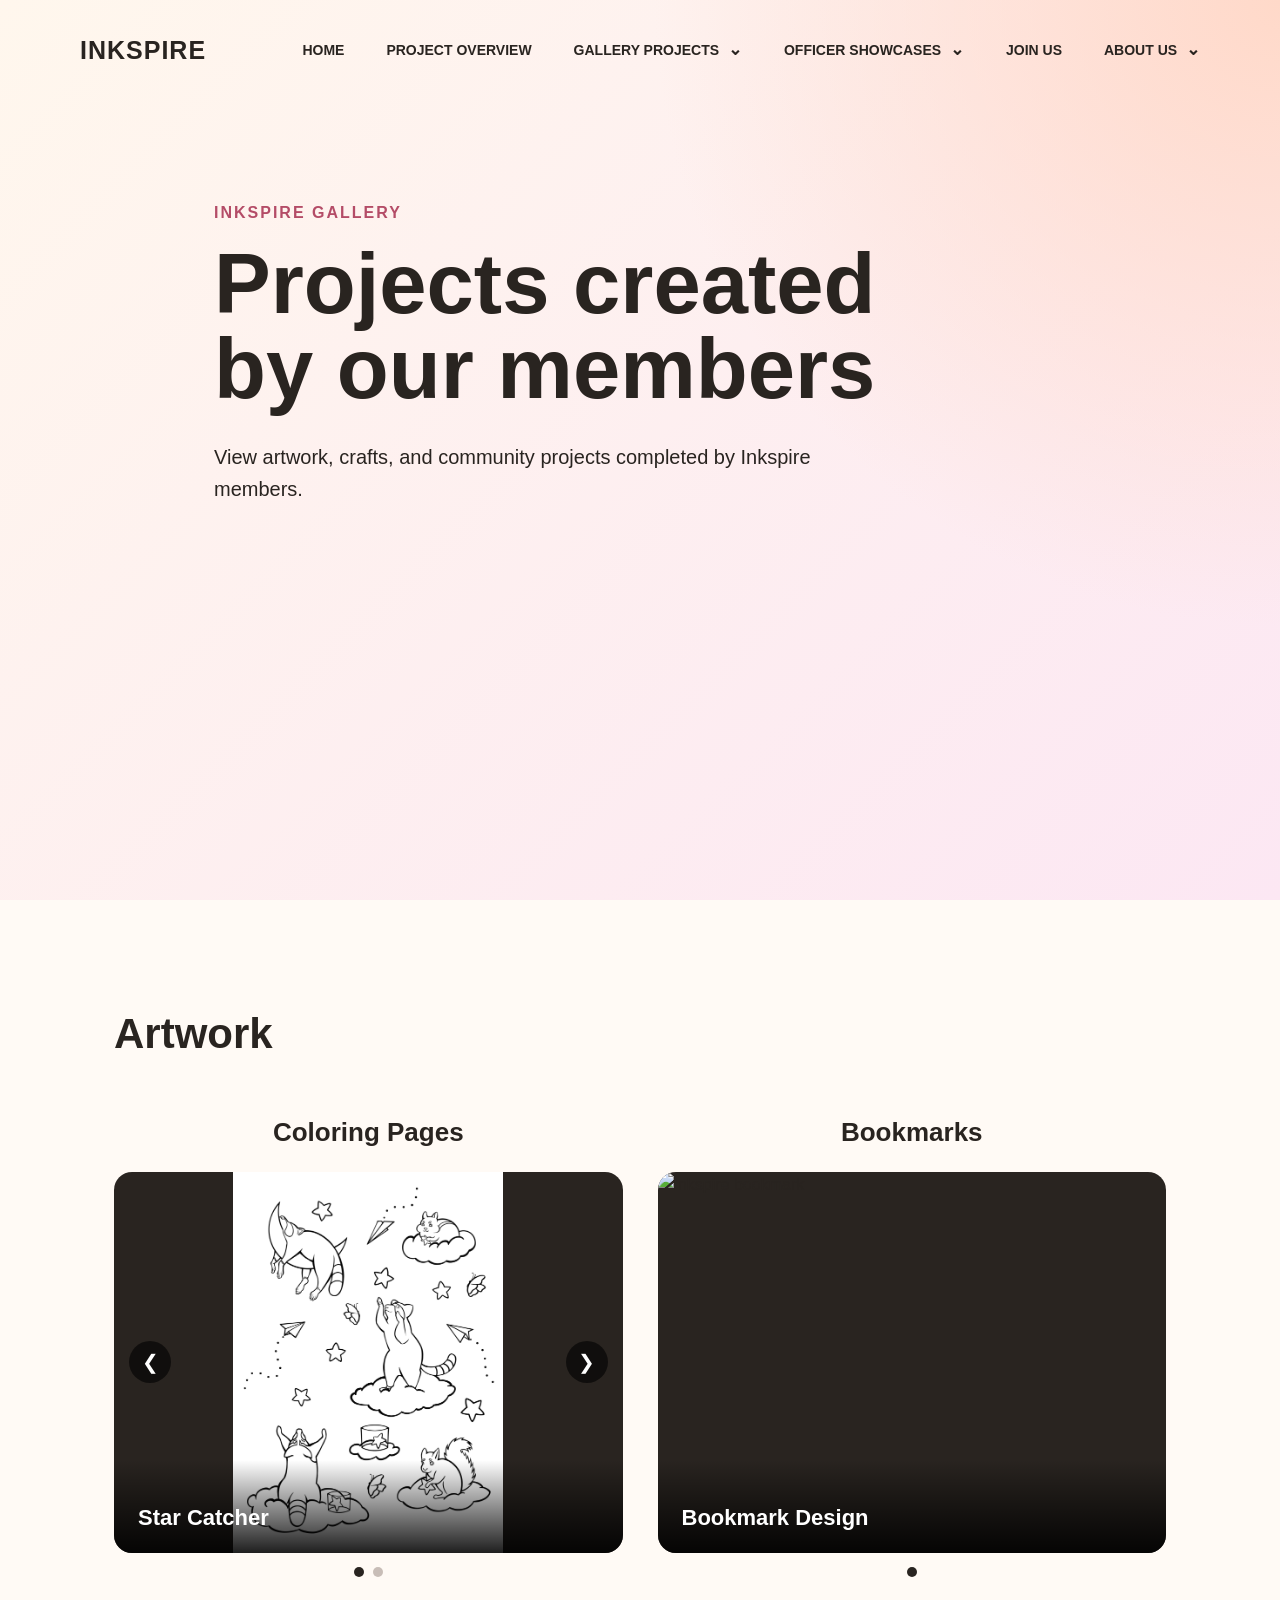
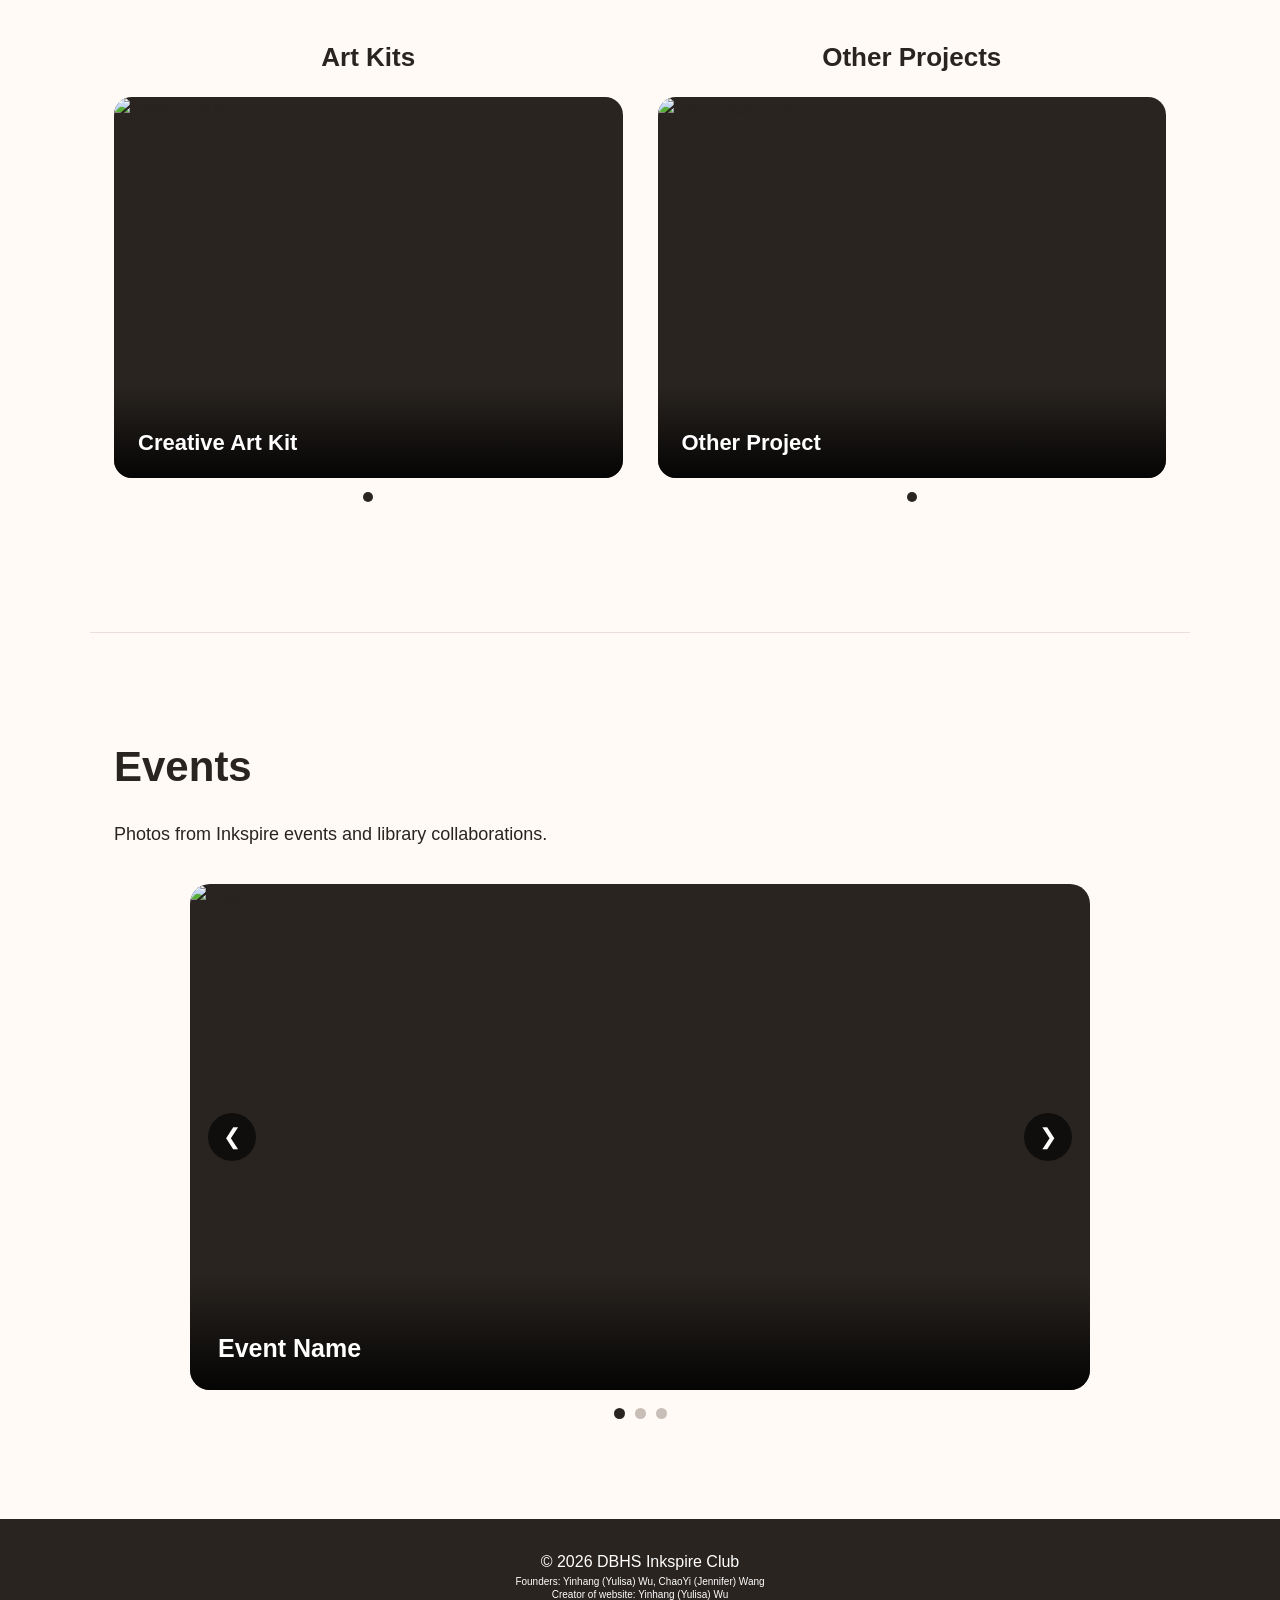
==== gallery.html @ 5bdd0698 "Fixing the dropdown menu for the officer showcases in the navigation bar. The dropdown now correctly" ====
<!DOCTYPE html>
<html lang="en">
<head>
    <meta charset="UTF-8">
    <meta name="viewport" content="width=device-width, initial-scale=1.0">

    <title>Inkspire Gallery</title>
  <link rel="stylesheet" href="./style.css?v=8">
</head>

<body>
    <header class="gallery-header">
   <nav class="navbar">
    <a class="logo" href="index.html">INKSPIRE</a>
<button
    class="menu-toggle"
    type="button"
    aria-label="Open navigation menu"
    aria-expanded="false"
>
    ☰
</button>
    <div class="nav-links">
        <a href="index.html">HOME</a>

        <a href="index.html#projects">PROJECT OVERVIEW</a>

        <div class="dropdown">
            <a class="drop-button" href="gallery.html">
                GALLERY PROJECTS <span>⌄</span>
            </a>

            <div class="dropdown-menu">
        <a href="gallery.html#artwork">Artwork</a>
        <a href="gallery.html#events">Events</a>
    </div>
        </div>
<div class="dropdown">
    <a class="drop-button" href="officers.html">
        OFFICER SHOWCASES <span>⌄</span>
    </a>

    <div class="dropdown-menu">
        <a href="officers.html#officers">Officers</a>
        <a href="officers.html#officer-work">Works</a>
    </div>
</div>

        <a href="index.html#join">JOIN US</a>

        <div class="dropdown">
            <button class="drop-button" type="button">
                ABOUT US <span>⌄</span>
            </button>

            <div class="dropdown-menu">
                <a href="index.html#about">Our Club</a>
                <a href="index.html#contact">Contact</a>
            </div>
        </div>
    </div>
</nav>

        <section class="hero">
            <p class="label">INKSPIRE GALLERY</p>
            <h2>Projects created by our members</h2>

            <p>
                View artwork, crafts, and community projects completed by
                Inkspire members.
            </p>
        </section>
    </header>

   <main>
    <section id="artwork">
        <h2>Artwork</h2>
<div class="category-grid">
        <div id="coloring-pages" class="gallery-category">
            <h3 class="category-title">Coloring Pages</h3>

            <div class="category-slideshow">
                <div class="category-showcase">
                    <div class="category-slide active">
                        <img
                            src="images/star-catcher.jpeg"
                            alt="Star Catcher coloring page"
                        >
                        <h3>Star Catcher</h3>
                    </div>

                    <div class="category-slide">
                        <img
                            src="images/cozy-afternoon.png"
                            alt="Cozy Afternoon coloring page"
                        >
                        <h3>Cozy Afternoon</h3>
                    </div>

                    <button
                        class="category-arrow category-previous"
                        type="button"
                        aria-label="Previous coloring page"
                    >
                        &#10094;
                    </button>

                    <button
                        class="category-arrow category-next"
                        type="button"
                        aria-label="Next coloring page"
                    >
                        &#10095;
                    </button>
                </div>

                <div class="category-dots"></div>
            </div>
        </div>

        <div id="bookmarks" class="gallery-category">
            <h3 class="category-title">Bookmarks</h3>

            <div class="category-slideshow">
                <div class="category-showcase">
                    <div class="category-slide active">
                        <img
                            src="images/bookmark-one.jpg"
                            alt="Inkspire bookmark"
                        >
                        <h3>Bookmark Design</h3>
                    </div>

                    <button
                        class="category-arrow category-previous"
                        type="button"
                        aria-label="Previous bookmark"
                    >
                        &#10094;
                    </button>

                    <button
                        class="category-arrow category-next"
                        type="button"
                        aria-label="Next bookmark"
                    >
                        &#10095;
                    </button>
                </div>

                <div class="category-dots"></div>
            </div>
        </div>

        <div id="art-kits" class="gallery-category">
            <h3 class="category-title">Art Kits</h3>

            <div class="category-slideshow">
                <div class="category-showcase">
                    <div class="category-slide active">
                        <img
                            src="images/art-kit-one.jpg"
                            alt="Inkspire art kit"
                        >
                        <h3>Creative Art Kit</h3>
                    </div>

                    <button
                        class="category-arrow category-previous"
                        type="button"
                        aria-label="Previous art kit"
                    >
                        &#10094;
                    </button>

                    <button
                        class="category-arrow category-next"
                        type="button"
                        aria-label="Next art kit"
                    >
                        &#10095;
                    </button>
                </div>

                <div class="category-dots"></div>
            </div>
        </div>

        <div id="others" class="gallery-category">
            <h3 class="category-title">Other Projects</h3>

            <div class="category-slideshow">
                <div class="category-showcase">
                    <div class="category-slide active">
                        <img
                            src="images/other-project-one.jpg"
                            alt="Other Inkspire project"
                        >
                        <h3>Other Project</h3>
                    </div>

                    <button
                        class="category-arrow category-previous"
                        type="button"
                        aria-label="Previous project"
                    >
                        &#10094;
                    </button>

                    <button
                        class="category-arrow category-next"
                        type="button"
                        aria-label="Next project"
                    >
                        &#10095;
                    </button>
                </div>

                <div class="category-dots"></div>
            </div>
        </div>
     </div>
    </section>

   <section id="events">
    <h2>Events</h2>

    <p>
        Photos from Inkspire events and library collaborations.
    </p>

    <div class="events-showcase">
        <div class="events-slide active">
            <img
                src="images/event-one.jpg"
                alt="Inkspire event"
            >
            <h3>Event Name</h3>
        </div>

        <div class="events-slide">
            <img
                src="images/event-two.jpg"
                alt="Inkspire library collaboration"
            >
            <h3>Library Collaboration</h3>
        </div>

        <div class="events-slide">
            <img
                src="images/event-three.jpg"
                alt="Inkspire community event"
            >
            <h3>Library Collaboration</h3>
        </div>

        <button
            class="events-arrow events-previous"
            type="button"
            aria-label="Previous event"
        >
            &#10094;
        </button>

        <button
            class="events-arrow events-next"
            type="button"
            aria-label="Next event"
        >
            &#10095;
        </button>
    </div>

    <div class="events-dots">
        <button class="events-dot active" type="button"></button>
        <button class="events-dot" type="button"></button>
        <button class="events-dot" type="button"></button>
    </div>
</section>
</main>

    <footer>
        <p>© 2026 DBHS Inkspire Club</p>
        <p class="footer-credit">
            Founders: Yinhang (Yulisa) Wu, ChaoYi (Jennifer) Wang
        </p>
        <p class="footer-credit">
            Creator of website: Yinhang (Yulisa) Wu
        </p>
    </footer>
    
<script src="./script.js?v=15"></script>
<script src="./gallery.js?v=3"></script>

</body>
</html>
---- style.css ----
* {
    box-sizing: border-box;
    margin: 0;
    padding: 0;
}

html {
    scroll-behavior: smooth;
}

body {
    font-family: Arial, Helvetica, sans-serif;
    background: #fffaf5;
    color: #292420;
    line-height: 1.6;
}

header {
    min-height: 100vh;
    background:
        radial-gradient(circle at top right, #ffd9c9, transparent 40%),
        linear-gradient(135deg, #fff7ed, #fce7f3);
}

.navbar {
    max-width: 1200px;
    margin: auto;
    padding: 30px 40px;

    display: flex;
    align-items: center;
    justify-content: space-between;

    position: relative;
    z-index: 100;
}

.logo {
    color: #292420;
    font-size: 25px;
    font-weight: 800;
    text-decoration: none;
    letter-spacing: 1px;
}

.nav-links {
    display: flex;
    align-items: center;
    gap: 42px;
}

.nav-links > a,
.drop-button {
    color: #292420;
    font-family: Arial, Helvetica, sans-serif;
    font-size: 14px;
    font-weight: 700;
    text-decoration: none;

    background: none;
    border: none;
    cursor: pointer;
}

.nav-links > a:hover,
.drop-button:hover {
    opacity: 0.65;
}

.drop-button span {
    margin-left: 5px;
    font-size: 17px;
}

.dropdown {
    position: relative;
}

.dropdown-menu {
    display: none;
    position: absolute;
    top: 100%;
    left: 0;
    min-width: 175px;
    padding: 10px 0;
    background: white;
    border-radius: 8px;
    box-shadow: 0 8px 25px rgba(0, 0, 0, 0.15);
    z-index: 1000;
}

.dropdown-menu a {
    display: block;
    padding: 10px 18px;
    color: #292420;
    text-decoration: none;
    font-size: 14px;
    white-space: nowrap;
}

.dropdown-menu a:hover {
    background: #fff1eb;
}

.dropdown:hover .dropdown-menu {
    display: block;
}

.hero {
    max-width: 900px;
    margin: auto;
    padding: 150px 24px 100px;
}

.label {
    color: #b44c67;
    font-weight: 700;
    letter-spacing: 2px;
    margin-bottom: 15px;
}

.hero h2 {
    max-width: 750px;
    font-size: clamp(48px, 8vw, 85px);
    line-height: 1;
    margin-bottom: 30px;
}

.hero > p:not(.label) {
    max-width: 650px;
    font-size: 20px;
    margin-bottom: 35px;
}

.button {
    display: inline-block;
    padding: 14px 25px;
    background: #292420;
    color: white;
    text-decoration: none;
    border-radius: 100px;
    font-weight: 700;
}

main section {
    max-width: 1100px;
    margin: auto;
    padding: 100px 24px;
}

main h2 {
    font-size: 42px;
    margin-bottom: 20px;
}

main section > p {
    max-width: 750px;
    font-size: 18px;
}

.cards {
    display: grid;
    grid-template-columns: repeat(3, 1fr);
    gap: 20px;
    margin-top: 40px;
}

.card {
    padding: 32px;
    background: white;
    border: 1px solid #eadfd8;
    border-radius: 20px;
}

.card h3 {
    margin-bottom: 12px;
}

#join {
    text-align: center;
}

#join p {
    margin: 0 auto 30px;
}

footer {
    padding: 30px;
    text-align: center;
    background: #292420;
    color: white;
}
    .hero {
        padding-top: 100px;
    }

    .cards {
        grid-template-columns: 1fr;
    }
#about > p {
    margin-bottom: 35px !important;
}

#about > p:last-child {
    margin-bottom: 0 !important;
}
.footer-credit {
    font-size: 13px;
}
.footer-credit {
    font-size: 10px;
}
.footer-credit {
    font-size: 10px;
    line-height: 1.3;
}
/* Large project slideshow */

.project-showcase {
    position: relative;
    width: 100%;
    max-width: 1000px;
    aspect-ratio: 16 / 9;
    margin: 35px auto 0;
    overflow: hidden;

    background: #292420;
    border-radius: 20px;
}

.showcase-slide {
    position: absolute;
    inset: 0;
    width: 100%;
    height: 100%;

    opacity: 0;
    visibility: hidden;
    pointer-events: none;

    transition:
        opacity 1.5s ease-in-out,
        visibility 1.5s ease-in-out;
}

.showcase-slide.active {
    opacity: 1;
    visibility: visible;
    pointer-events: auto;
}


.showcase-slide img {
    display: block;
    width: 100%;
    height: 100%;
    max-width: 100%;

    object-fit: contain;
}
.showcase-slide h3 {
    position: absolute;
    right: 0;
    bottom: 0;
    left: 0;

    margin: 0;
    padding: 45px 30px 22px;

    color: white;
    font-size: 27px;

    background: linear-gradient(
        transparent,
        rgba(0, 0, 0, 0.85)
    );
}

.showcase-arrow {
    position: absolute;
    top: 50%;
    z-index: 5;

    width: 48px;
    height: 48px;

    border: none;
    border-radius: 50%;

    color: white;
    background: rgba(0, 0, 0, 0.55);

    font-size: 24px;
    cursor: pointer;

    transform: translateY(-50%);
}

.showcase-arrow:hover {
    background: rgba(0, 0, 0, 0.85);
}

.showcase-previous {
    left: 18px;
}

.showcase-next {
    right: 18px;
}

.showcase-dots {
    display: flex;
    justify-content: center;
    gap: 10px;

    max-width: 1000px;
    margin: 18px auto 0;
}

.showcase-dot {
    width: 11px;
    height: 11px;

    border: none;
    border-radius: 50%;

    background: #c8bdb7;
    cursor: pointer;
}

.showcase-dot.active {
    background: #292420;
}

@media (max-width: 700px) {
    .project-showcase {
        aspect-ratio: 4 / 3;
    }

    .showcase-slide h3 {
        padding: 35px 20px 18px;
        font-size: 21px;
    }

    .showcase-arrow {
        width: 40px;
        height: 40px;
        font-size: 19px;
    }
}
.showcase-arrow {
    z-index: 20;
    pointer-events: auto;
}

.showcase-slide h3 {
    pointer-events: none;
}
/* Gallery page category sections */

.gallery-category {
    margin-top: 65px;
}

.gallery-category:first-of-type {
    margin-top: 35px;
}

.category-title {
    margin-bottom: 20px;
    font-size: 28px;
    text-align: center;
}

/* Smaller gallery slideshow */

.category-showcase {
    position: relative;
    width: 100%;
    max-width: 650px;
    aspect-ratio: 16 / 9;
    margin: 20px auto 0;
    overflow: hidden;

    background: #292420;
    border-radius: 18px;
}

.category-slide {
    position: absolute;
    inset: 0;

    width: 100%;
    height: 100%;

    opacity: 0;
    visibility: hidden;
    pointer-events: none;

    transition:
        opacity 1.2s ease-in-out,
        visibility 1.2s ease-in-out;
}

.category-slide.active {
    opacity: 1;
    visibility: visible;
    pointer-events: auto;
}

.category-slide img {
    display: block;
    width: 100%;
    height: 100%;
    object-fit: contain;
}

.category-slide h3 {
    position: absolute;
    right: 0;
    bottom: 0;
    left: 0;

    margin: 0;
    padding: 40px 24px 18px;

    color: white;
    font-size: 22px;

    background: linear-gradient(
        transparent,
        rgba(0, 0, 0, 0.88)
    );

    pointer-events: none;
}

/* Gallery slideshow arrows */

.category-arrow {
    position: absolute;
    top: 50%;
    z-index: 20;

    width: 42px;
    height: 42px;

    border: none;
    border-radius: 50%;

    color: white;
    background: rgba(0, 0, 0, 0.6);

    font-size: 20px;
    cursor: pointer;

    transform: translateY(-50%);
}

.category-arrow:hover {
    background: rgba(0, 0, 0, 0.9);
}

.category-previous {
    left: 15px;
}

.category-next {
    right: 15px;
}

/* Gallery slideshow dots */

.category-dots {
    display: flex;
    justify-content: center;
    gap: 9px;

    margin-top: 14px;
}

.category-dot {
    width: 10px;
    height: 10px;

    padding: 0;
    border: none;
    border-radius: 50%;

    background: #c8bdb7;
    cursor: pointer;
}

.category-dot.active {
    background: #292420;
}

/* Events section */

#events {
    margin-top: 30px;
    border-top: 1px solid #eadfd8;
}

/* Gallery mobile layout */

@media (max-width: 700px) {
    .gallery-category {
        margin-top: 45px;
    }

    .category-title {
        font-size: 24px;
    }

    .category-showcase {
        max-width: 100%;
        aspect-ratio: 4 / 3;
    }

    .category-slide h3 {
        padding: 32px 18px 15px;
        font-size: 19px;
    }

    .category-arrow {
        width: 38px;
        height: 38px;
        font-size: 17px;
    }
}
/* Page and navigation fading */

body {
    animation: page-fade-in 1s ease both;
    transition: opacity 0.4s ease;
}

body.page-leaving {
    opacity: 0;
}

.section-fade {
    animation: section-fade-in 0.7s ease;
}

@keyframes page-fade-in {
    from {
        opacity: 0;
    }

    to {
        opacity: 1;
    }
}

@keyframes section-fade-in {
    from {
        opacity: 0.15;
        transform: translateY(20px);
    }

    to {
        opacity: 1;
        transform: translateY(0);
    }
}
/* Two gallery categories per row */

.category-grid {
    display: grid;
    grid-template-columns: repeat(2, minmax(0, 1fr));
    align-items: start;
    gap: 60px 35px;
    margin-top: 45px;
}

.category-grid .gallery-category,
.category-grid .gallery-category:first-of-type {
    min-width: 0;
    margin: 0;
}

.category-title {
    margin-bottom: 18px;
    text-align: center;
    font-size: 26px;
}

.category-showcase {
    width: 100%;
    max-width: none;
    aspect-ratio: 4 / 3;
    margin: 0;
}

/* One category per row on smaller screens */

@media (max-width: 800px) {
    .category-grid {
        grid-template-columns: 1fr;
        gap: 50px;
    }

    .category-showcase {
        max-width: 650px;
        margin: 0 auto;
    }
}
.menu-toggle {
    display: none;
    border: none;
    background: transparent;
    color: #292420;
    font-size: 30px;
    cursor: pointer;
}

@media (max-width: 700px) {
    .navbar {
        padding: 25px 24px;
        flex-wrap: wrap;
    }

    .menu-toggle {
        display: block;
        margin-left: auto;
    }

    .nav-links {
        display: none;
        width: 100%;
        margin-top: 20px;
        padding: 18px;

        flex-direction: column;
        align-items: stretch;
        gap: 8px;

        background: white;
        border-radius: 14px;
        box-shadow: 0 10px 30px rgba(0, 0, 0, 0.12);
    }

    .nav-links.mobile-open {
        display: flex;
    }

    .nav-links > a,
    .drop-button {
        display: block;
        width: 100%;
        padding: 12px 10px;
        text-align: left;
    }

    .dropdown {
        width: 100%;
    }

    .dropdown-menu {
        display: none;
        position: static;

        width: 100%;
        margin: 0;
        padding: 4px 0 4px 18px;

        background: transparent;
        box-shadow: none;
    }

    .dropdown.mobile-open .dropdown-menu {
        display: block;
    }

    /* Disable desktop hover behavior on mobile */
    .dropdown:hover .dropdown-menu {
        display: none;
    }

    .dropdown.mobile-open:hover .dropdown-menu {
        display: block;
    }
}
/* Contact form */

.contact-toggle {
    border: none;
    font-family: inherit;
    font-size: 16px;
    cursor: pointer;
}

.contact-panel {
    width: 100%;
    max-width: 900px;
    max-height: 0;
    margin: 0 auto;
    overflow: hidden;

    opacity: 0;
    transform: translateY(-15px);

    transition:
        max-height 0.7s ease,
        opacity 0.5s ease,
        transform 0.5s ease,
        margin-top 0.5s ease;
}

.contact-panel.open {
    max-height: 800px;
    margin-top: 35px;

    opacity: 1;
    transform: translateY(0);
}

.contact-form {
    padding: 45px;
    text-align: left;

    background: #f0eeee;
    border-radius: 18px;
}

.contact-row {
    display: grid;
    grid-template-columns: repeat(2, minmax(0, 1fr));
    gap: 18px;
    margin-bottom: 18px;
}

.contact-form label {
    display: block;
}

.contact-form label span {
    position: absolute;
    width: 1px;
    height: 1px;
    overflow: hidden;
    clip: rect(0, 0, 0, 0);
}

.contact-form input,
.contact-form textarea {
    width: 100%;
    padding: 17px 18px;

    border: 1px solid #cbc7c5;
    border-radius: 9px;

    background: transparent;
    color: #292420;

    font: inherit;
}

.contact-form textarea {
    margin-bottom: 22px;
    resize: vertical;
}

.contact-form input:focus,
.contact-form textarea:focus {
    outline: 2px solid #b44c67;
    outline-offset: 2px;
}

@media (max-width: 700px) {
    .contact-form {
        padding: 25px;
    }

    .contact-row {
        grid-template-columns: 1fr;
    }
}
.form-status {
    min-height: 24px;
    margin-top: 18px;
    color: #b44c67;
    font-weight: 600;
}

.form-success {
    padding: 55px 25px;
    text-align: center;
    animation: form-success-fade 0.6s ease;
}

.form-success h3 {
    margin-bottom: 12px;
    font-size: 34px;
}

.form-success p {
    max-width: 550px;
    margin: 0 auto;
    font-size: 18px;
}

@keyframes form-success-fade {
    from {
        opacity: 0;
        transform: translateY(16px);
    }

    to {
        opacity: 1;
        transform: translateY(0);
    }
}

button:disabled {
    cursor: wait;
    opacity: 0.7;
}
.about-header {
    display: grid;
    grid-template-columns: minmax(0, 1fr) 380px;
    align-items: center;
    column-gap: 80px;
}

.about-text {
    min-width: 0;
}

.about-text h2 {
    font-size: 56px;
    margin-bottom: 28px;
}

.about-text p {
    font-size: 22px;
    line-height: 1.8;
    margin-bottom: 22px;
}

.about-text p:last-child {
    margin-bottom: 0;
}

.about-image {
    width: 380px;
    justify-self: end;
    align-self: center;
    transform: translateX(55px);
}

.about-image img {
    display: block;
    width: 380px;
    height: auto;
    max-width: none;
}

@media (max-width: 700px) {
    .about-header {
        grid-template-columns: 1fr;
        row-gap: 35px;
    }

    .about-image {
        width: 100%;
        justify-self: center;
        transform: none;
    }

    .about-image img {
        width: 230px;
        max-width: 100%;
        margin: 0 auto;
    }

    .about-text h2 {
        font-size: 42px;
    }

    .about-text p {
        font-size: 18px;
        line-height: 1.7;
    }
}
.join-qr-codes {
    display: flex;
    justify-content: center;
    align-items: flex-start;
    gap: 55px;
    margin: 40px auto 35px;
}

.join-qr-item {
    text-align: center;
}

.join-qr-item img {
    display: block;
    width: 280px;
    height: 280px;
    object-fit: contain;
    margin: 0 auto 12px;
    padding: 12px;
    background: white;
    border-radius: 16px;
    box-shadow: 0 8px 24px rgba(0, 0, 0, 0.1);
}

.join-qr-item p {
    margin: 0;
    font-size: 18px;
    font-weight: 700;
}

@media (max-width: 600px) {
    .join-qr-codes {
        gap: 16px;
    }

    .join-qr-item img {
        width: 150px;
        height: 150px;
        padding: 8px;
    }

    .join-qr-item p {
        font-size: 15px;
    }
}
.officer-grid {
    display: grid;
    grid-template-columns: repeat(2, minmax(0, 1fr));
    gap: 35px;
    margin-top: 40px;
}

.officer-card {
    padding: 32px;
    text-align: center;
    background: white;
    border: 1px solid #eadfd8;
    border-radius: 22px;
}

.officer-card img {
    width: 190px;
    height: 190px;
    object-fit: cover;
    border-radius: 50%;
    margin-bottom: 20px;
}

.officer-card h3 {
    margin-bottom: 6px;
    font-size: 25px;
}

.officer-role {
    margin-bottom: 18px;
    color: #b44c67;
    font-weight: 700;
}

@media (max-width: 700px) {
    .officer-grid {
        grid-template-columns: 1fr;
    }

    .officer-card img {
        width: 160px;
        height: 160px;
    }
}
.other-officers-section {
    max-width: 1100px;
    margin: 0 auto;
    padding: 30px 24px 100px;
}

.other-officers-section h2 {
    margin-bottom: 35px;
    font-size: 42px;
}

.officer-carousel {
    position: relative;
    display: flex;
    align-items: center;
    gap: 18px;
}

.officer-carousel-window {
    width: 100%;
    overflow: hidden;
}

.officer-carousel-track {
    display: flex;
    gap: 24px;
    transition: transform 0.6s ease;
}

.small-officer-card {
    flex: 0 0 calc((100% - 48px) / 3);
    padding: 28px 20px;
    text-align: center;

    background: white;
    border: 1px solid #eadfd8;
    border-radius: 20px;
}

.small-officer-card img {
    width: 135px;
    height: 135px;
    margin-bottom: 18px;

    object-fit: cover;
    border-radius: 50%;
}

.small-officer-card h3 {
    margin-bottom: 6px;
    font-size: 22px;
}

.small-officer-card .officer-role {
    margin: 0;
    color: #b44c67;
    font-weight: 700;
}

.officer-carousel-arrow {
    flex-shrink: 0;

    width: 46px;
    height: 46px;

    border: none;
    border-radius: 50%;

    color: white;
    background: #292420;

    font-size: 22px;
    cursor: pointer;
}

.officer-carousel-arrow:hover {
    opacity: 0.75;
}

.officer-carousel-dots {
    display: flex;
    justify-content: center;
    gap: 9px;
    margin-top: 22px;
}

.officer-carousel-dot {
    width: 10px;
    height: 10px;

    padding: 0;
    border: none;
    border-radius: 50%;

    background: #c8bdb7;
    cursor: pointer;
}

.officer-carousel-dot.active {
    background: #292420;
}

@media (max-width: 850px) {
    .small-officer-card {
        flex-basis: calc((100% - 24px) / 2);
    }
}

@media (max-width: 600px) {
    .small-officer-card {
        flex-basis: 100%;
    }

    .officer-carousel {
        gap: 8px;
    }

    .officer-carousel-arrow {
        width: 38px;
        height: 38px;
        font-size: 17px;
    }
}
.officer-work-section {
    max-width: 1100px;
    margin: 0 auto;
    padding: 70px 24px 110px;
}

.officer-work-section h2 {
    margin-bottom: 12px;
    font-size: 42px;
}

.officer-work-intro {
    margin-bottom: 35px;
    font-size: 18px;
}

.officer-work-showcase {
    position: relative;
    width: 100%;
    min-height: 560px;
    overflow: hidden;

    background: #292420;
    border-radius: 24px;
}

.officer-work-slide {
    position: absolute;
    inset: 0;

    opacity: 0;
    visibility: hidden;
    pointer-events: none;

    transition:
        opacity 1.2s ease,
        visibility 1.2s ease;
}

.officer-work-slide.active {
    opacity: 1;
    visibility: visible;
    pointer-events: auto;
}

.officer-work-slide img {
    width: 100%;
    height: 560px;
    object-fit: contain;
    display: block;
}

.officer-work-caption {
    position: absolute;
    right: 0;
    bottom: 0;
    left: 0;

    padding: 70px 34px 26px;

    color: white;
    background: linear-gradient(
        transparent,
        rgba(0, 0, 0, 0.9)
    );
}

.officer-work-caption h3 {
    margin-bottom: 4px;
    font-size: 28px;
}

.officer-work-caption p {
    margin: 0;
    font-size: 17px;
}

.officer-work-arrow {
    position: absolute;
    top: 50%;
    z-index: 20;

    width: 50px;
    height: 50px;

    border: none;
    border-radius: 50%;

    color: white;
    background: rgba(0, 0, 0, 0.6);

    font-size: 23px;
    cursor: pointer;
    transform: translateY(-50%);
}

.officer-work-previous {
    left: 20px;
}

.officer-work-next {
    right: 20px;
}

.officer-work-dots {
    display: flex;
    justify-content: center;
    gap: 10px;
    margin-top: 18px;
}

.officer-work-dot {
    width: 11px;
    height: 11px;

    border: none;
    border-radius: 50%;

    background: #c8bdb7;
    cursor: pointer;
}

.officer-work-dot.active {
    background: #292420;
}

@media (max-width: 700px) {
    .officer-work-showcase {
        min-height: 420px;
    }

    .officer-work-slide img {
        height: 420px;
    }

    .officer-work-caption {
        padding: 55px 22px 20px;
    }

    .officer-work-caption h3 {
        font-size: 23px;
    }
}
.events-showcase {
    position: relative;
    width: 100%;
    max-width: 900px;
    aspect-ratio: 16 / 9;
    margin: 35px auto 0;
    overflow: hidden;

    background: #292420;
    border-radius: 20px;
}

.events-slide {
    position: absolute;
    inset: 0;

    opacity: 0;
    visibility: hidden;
    pointer-events: none;

    transition:
        opacity 1.2s ease,
        visibility 1.2s ease;
}

.events-slide.active {
    opacity: 1;
    visibility: visible;
    pointer-events: auto;
}

.events-slide img {
    display: block;
    width: 100%;
    height: 100%;
    object-fit: contain;
}

.events-slide h3 {
    position: absolute;
    right: 0;
    bottom: 0;
    left: 0;

    margin: 0;
    padding: 55px 28px 22px;

    color: white;
    font-size: 25px;

    background: linear-gradient(
        transparent,
        rgba(0, 0, 0, 0.88)
    );

    pointer-events: none;
}

.events-arrow {
    position: absolute;
    top: 50%;
    z-index: 20;

    width: 48px;
    height: 48px;

    border: none;
    border-radius: 50%;

    color: white;
    background: rgba(0, 0, 0, 0.6);

    font-size: 22px;
    cursor: pointer;

    transform: translateY(-50%);
}

.events-previous {
    left: 18px;
}

.events-next {
    right: 18px;
}

.events-dots {
    display: flex;
    justify-content: center;
    gap: 10px;
    margin-top: 18px;
}

.events-dot {
    width: 11px;
    height: 11px;

    padding: 0;
    border: none;
    border-radius: 50%;

    background: #c8bdb7;
    cursor: pointer;
}

.events-dot.active {
    background: #292420;
}

@media (max-width: 700px) {
    .events-showcase {
        aspect-ratio: 4 / 3;
    }

    .events-slide h3 {
        font-size: 20px;
        padding: 40px 20px 17px;
    }

    .events-arrow {
        width: 40px;
        height: 40px;
        font-size: 18px;
    }
}
/* Events slideshow */

.events-showcase {
    position: relative;
    width: 100%;
    max-width: 900px;
    aspect-ratio: 16 / 9;
    margin: 35px auto 0;
    overflow: hidden;
    background: #292420;
    border-radius: 20px;
}

.events-slide {
    position: absolute;
    inset: 0;
    width: 100%;
    height: 100%;

    opacity: 0;
    visibility: hidden;
    pointer-events: none;

    transition:
        opacity 1.2s ease,
        visibility 1.2s ease;
}

.events-slide.active {
    opacity: 1;
    visibility: visible;
    pointer-events: auto;
}

.events-slide img {
    display: block;
    width: 100%;
    height: 100%;
    object-fit: contain;
}

.events-slide h3 {
    position: absolute;
    right: 0;
    bottom: 0;
    left: 0;

    margin: 0;
    padding: 55px 28px 22px;

    color: white;
    font-size: 25px;

    background: linear-gradient(
        transparent,
        rgba(0, 0, 0, 0.88)
    );

    pointer-events: none;
}

.events-arrow {
    position: absolute;
    top: 50%;
    z-index: 20;

    width: 48px;
    height: 48px;

    border: none;
    border-radius: 50%;

    color: white;
    background: rgba(0, 0, 0, 0.6);

    font-size: 22px;
    cursor: pointer;

    transform: translateY(-50%);
}

.events-previous {
    left: 18px;
}

.events-next {
    right: 18px;
}

.events-dots {
    display: flex;
    justify-content: center;
    gap: 10px;
    margin-top: 18px;
}

.events-dot {
    width: 11px;
    height: 11px;
    padding: 0;
    border: none;
    border-radius: 50%;
    background: #c8bdb7;
    cursor: pointer;
}

.events-dot.active {
    background: #292420;
}

@media (max-width: 700px) {
    .events-showcase {
        aspect-ratio: 4 / 3;
    }

    .events-slide h3 {
        font-size: 20px;
        padding: 40px 20px 17px;
    }

    .events-arrow {
        width: 40px;
        height: 40px;
        font-size: 18px;
    }
}
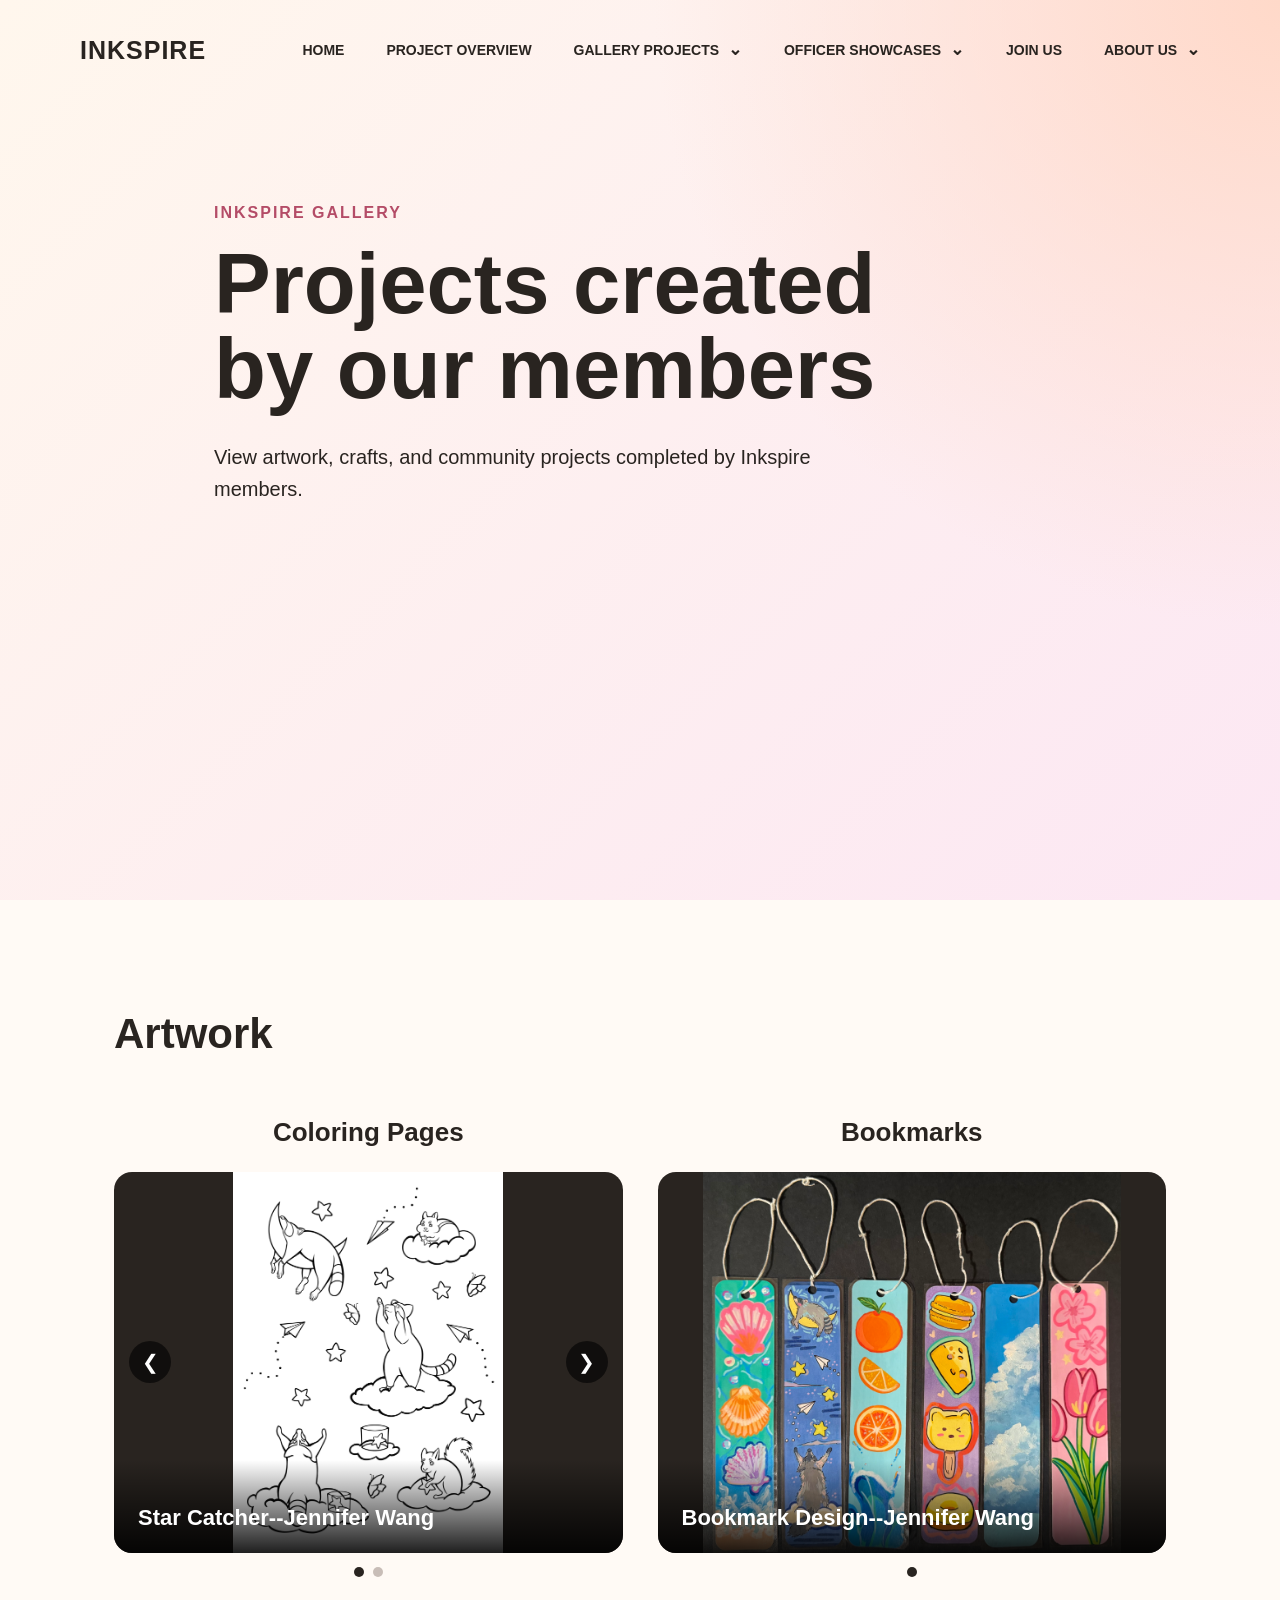
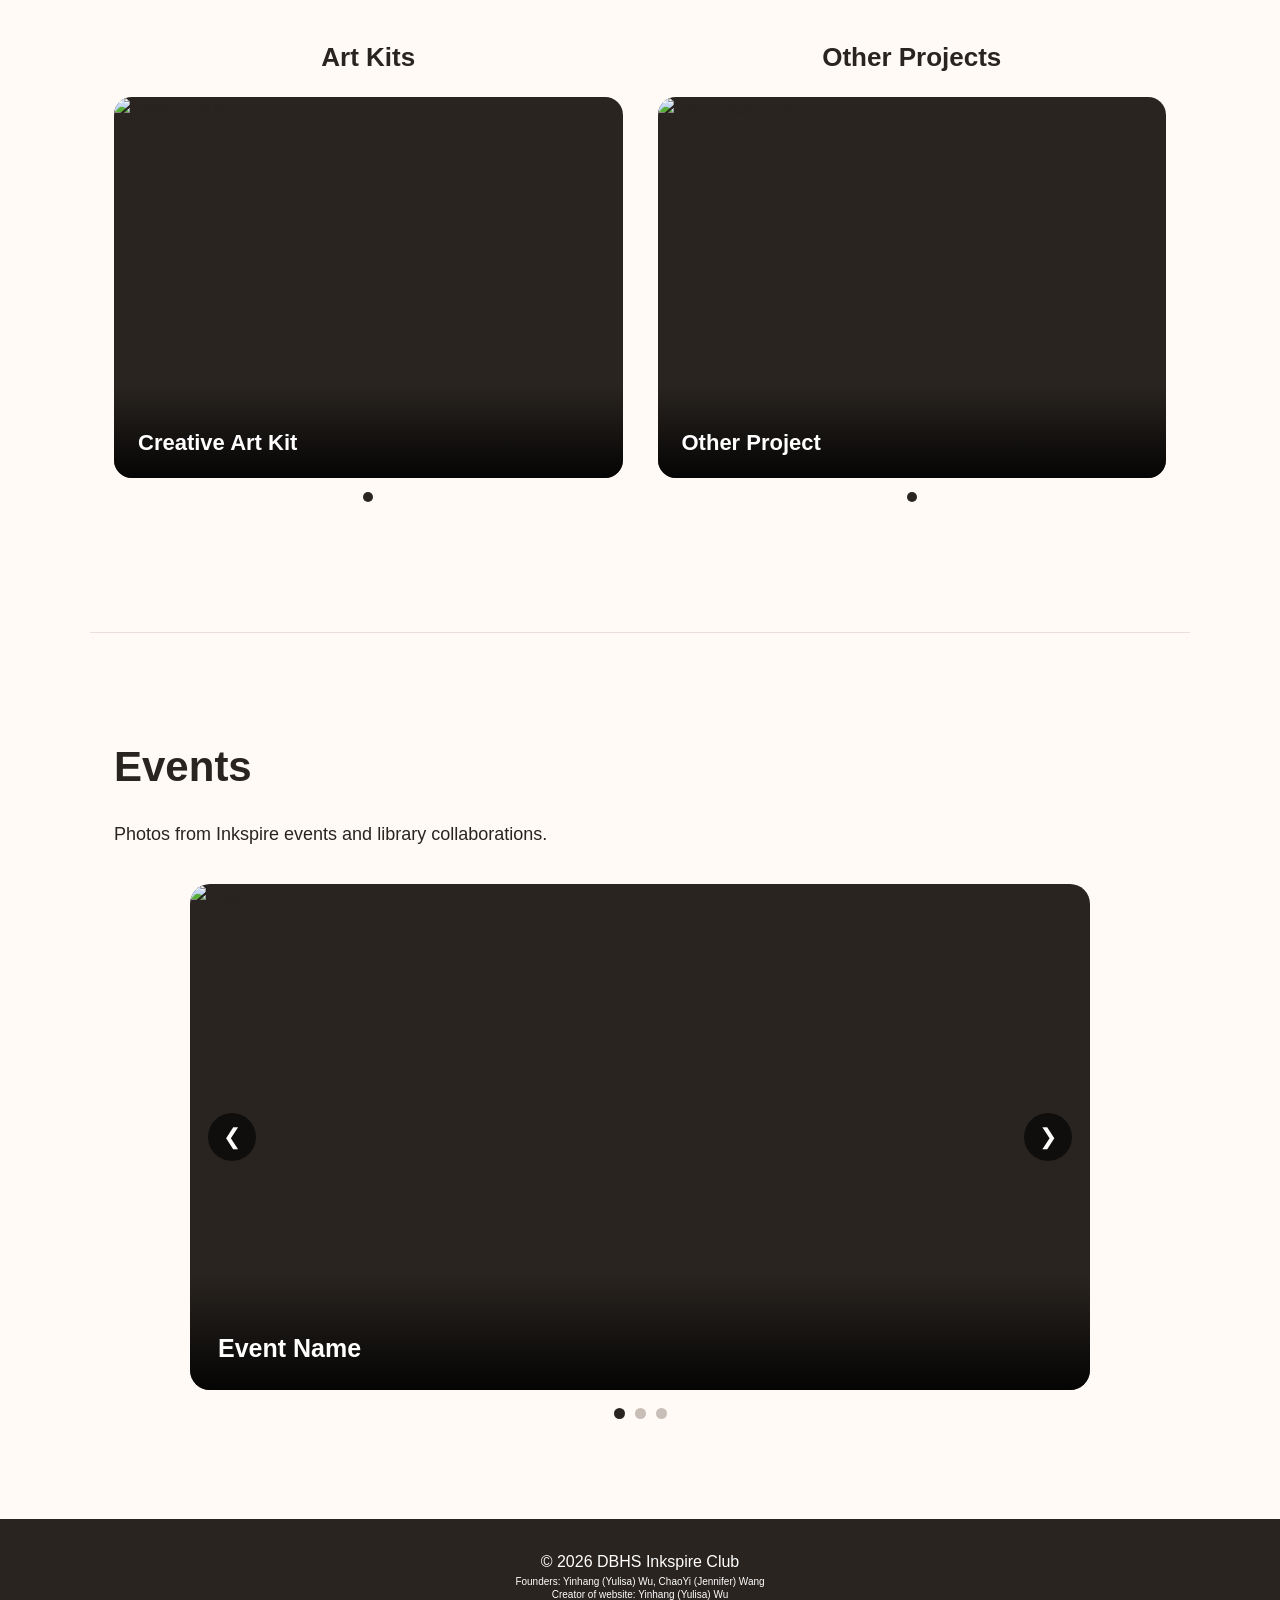
==== commit 5dca6bd8: "Added a new image file for the bookmark designs and updated the index.html and gallery.html files to" ====
--- a/gallery.html
+++ b/gallery.html
@@ -86,7 +86,7 @@
                             src="images/star-catcher.jpeg"
                             alt="Star Catcher coloring page"
                         >
-                        <h3>Star Catcher</h3>
+                        <h3>Star Catcher--Jennifer Wang</h3>
                     </div>
 
                     <div class="category-slide">
@@ -94,7 +94,7 @@
                             src="images/cozy-afternoon.png"
                             alt="Cozy Afternoon coloring page"
                         >
-                        <h3>Cozy Afternoon</h3>
+                        <h3>Cozy Afternoon--Yulisa Wu</h3>
                     </div>
 
                     <button
@@ -125,10 +125,10 @@
                 <div class="category-showcase">
                     <div class="category-slide active">
                         <img
-                            src="images/bookmark-one.jpg"
+                            src="images/Bookmark.jpg"
                             alt="Inkspire bookmark"
                         >
-                        <h3>Bookmark Design</h3>
+                        <h3>Bookmark Design--Jennifer Wang</h3>
                     </div>
 
                     <button
--- a/style.css
+++ b/style.css
@@ -1491,3 +1491,18 @@
         font-size: 18px;
     }
 }
+.join-mascot {
+    display: block;
+    width: 380px;
+    max-width: 85%;
+    height: auto;
+    margin: -60px auto 15px;
+}
+
+@media (max-width: 700px) {
+    .join-mascot {
+        width: 180px;
+        max-width: 55vw;
+        margin: -10px auto 20px;
+    }
+}
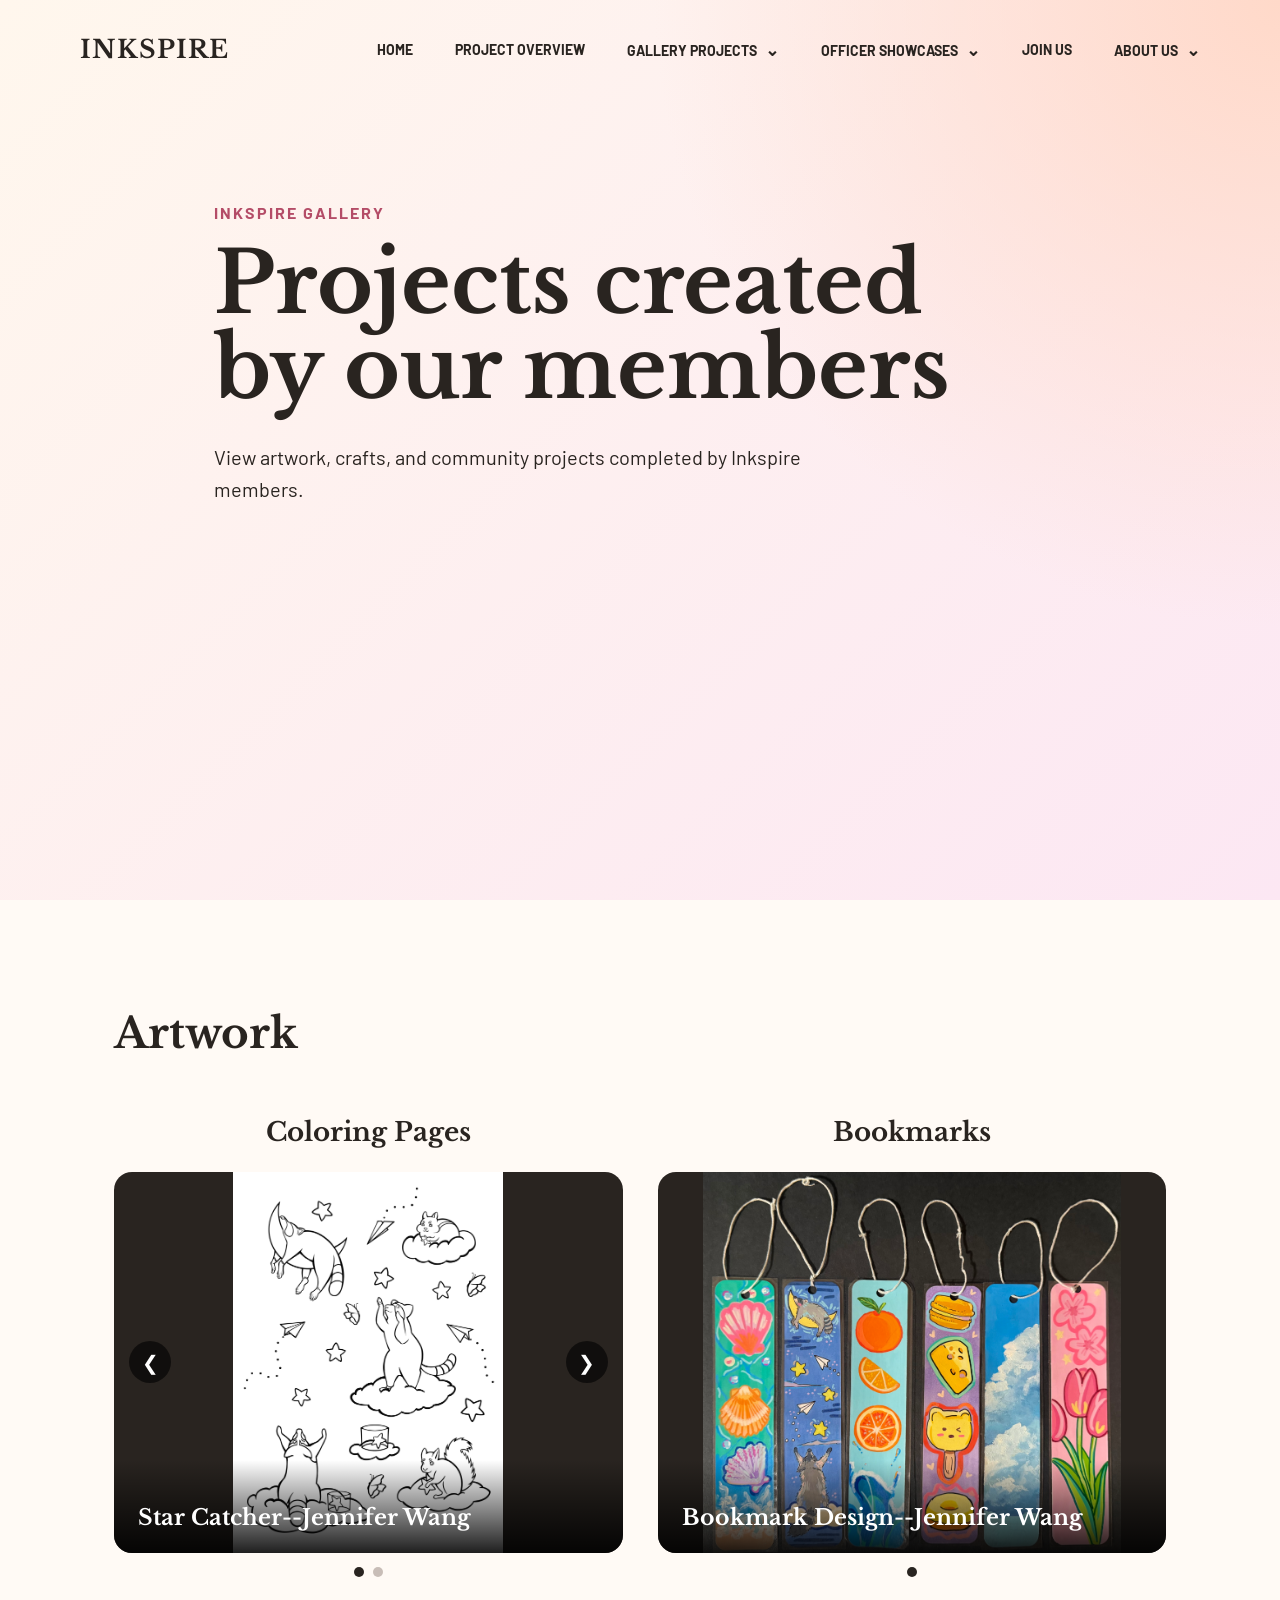
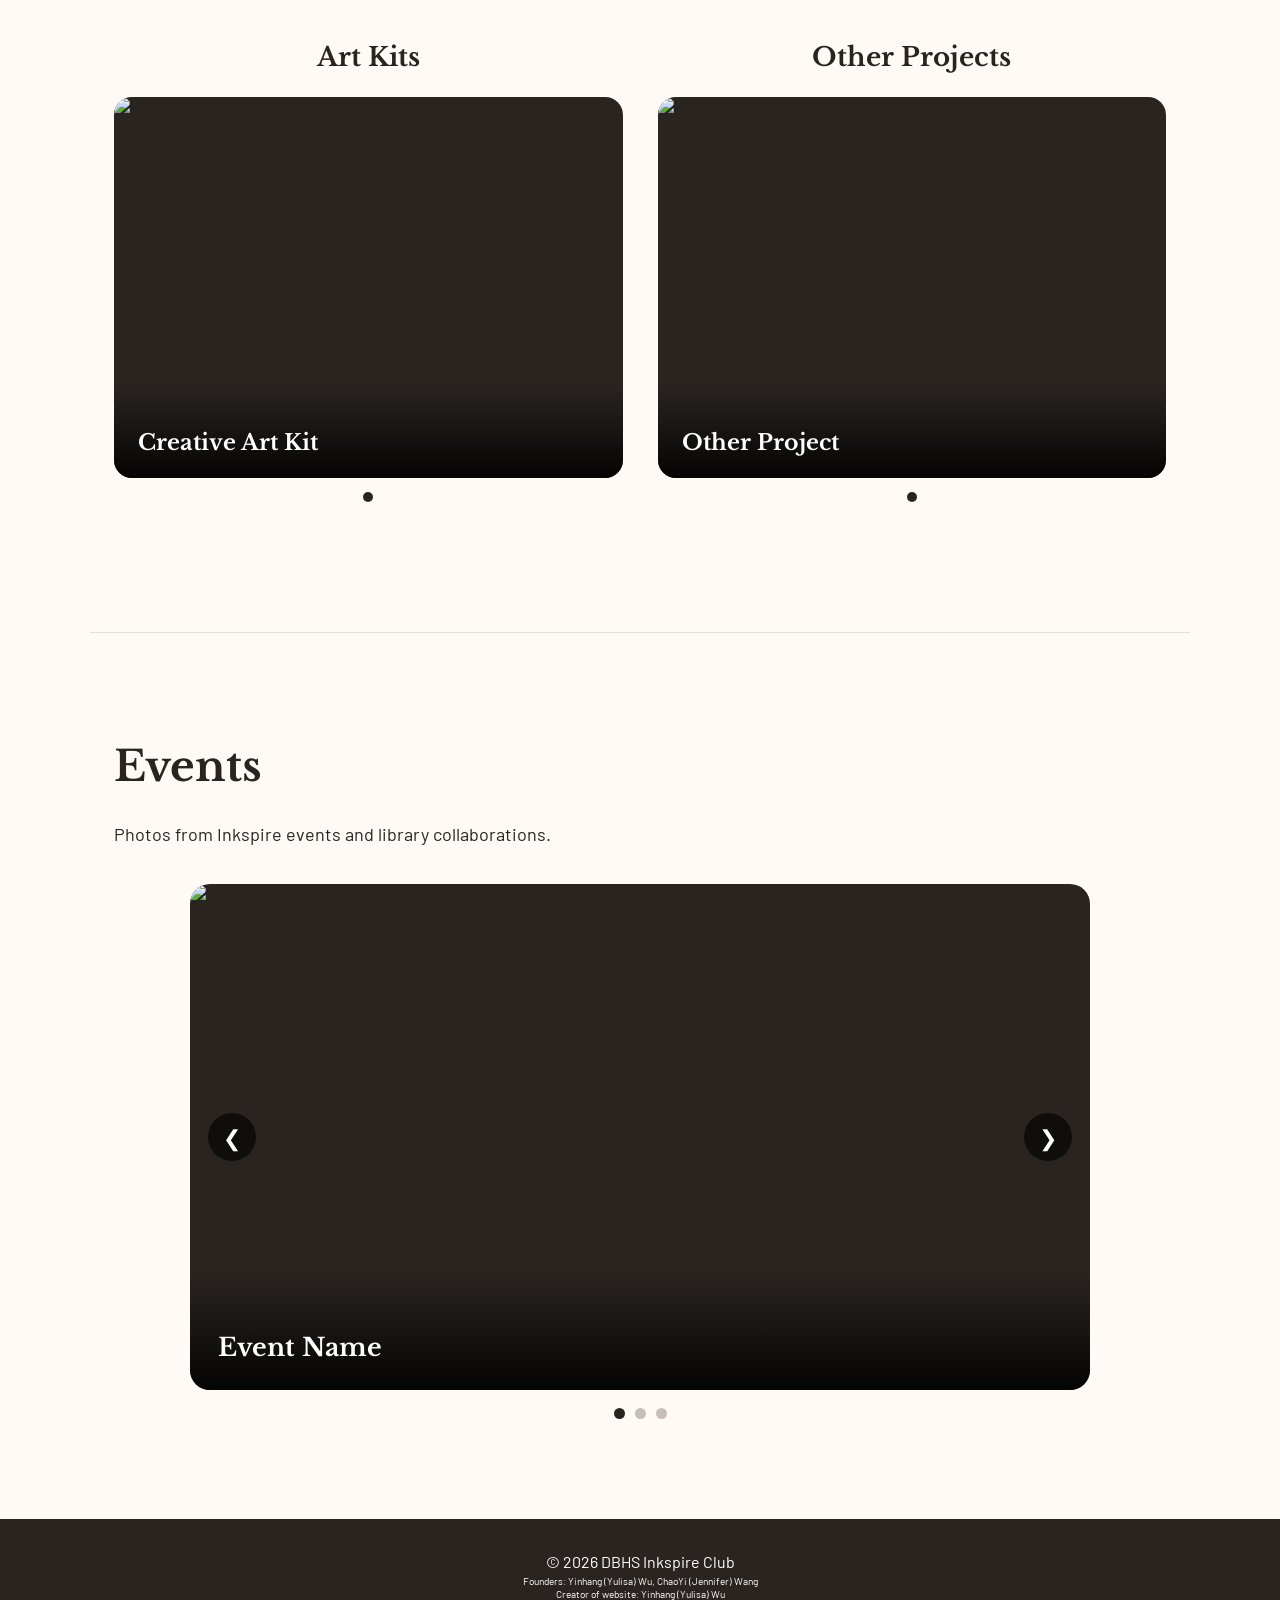
==== commit 20232fc9: "Changed the font of the website to "Barlow" for body text and "Libre Baskerville" for headings and l" ====
--- a/gallery.html
+++ b/gallery.html
@@ -5,7 +5,16 @@
     <meta name="viewport" content="width=device-width, initial-scale=1.0">
 
     <title>Inkspire Gallery</title>
-  <link rel="stylesheet" href="./style.css?v=8">
+
+    <link rel="preconnect" href="https://fonts.googleapis.com">
+    <link rel="preconnect" href="https://fonts.gstatic.com" crossorigin>
+
+    <link
+        href="https://fonts.googleapis.com/css2?family=Barlow:wght@300;400;500;600;700&family=Libre+Baskerville:wght@400;700&display=swap"
+        rel="stylesheet"
+    >
+
+    <link rel="stylesheet" href="./style.css?v=21">
 </head>
 
 <body>
@@ -55,7 +64,7 @@
 
             <div class="dropdown-menu">
                 <a href="index.html#about">Our Club</a>
-                <a href="index.html#contact">Contact</a>
+               <a href="index.html#join">Contact</a>
             </div>
         </div>
     </div>
--- a/style.css
+++ b/style.css
@@ -9,10 +9,24 @@
 }
 
 body {
-    font-family: Arial, Helvetica, sans-serif;
+    font-family: "Barlow", Arial, sans-serif;
     background: #fffaf5;
     color: #292420;
     line-height: 1.6;
+}
+
+h1,
+h2,
+h3,
+.logo {
+    font-family: "Libre Baskerville", Baskerville, Georgia, serif;
+    font-weight: 700;
+}
+
+button,
+input,
+textarea {
+    font-family: "Barlow", Arial, sans-serif;
 }
 
 header {
@@ -52,15 +66,15 @@
 .nav-links > a,
 .drop-button {
     color: #292420;
-    font-family: Arial, Helvetica, sans-serif;
+    font-family: "Barlow", Arial, sans-serif;
     font-size: 14px;
     font-weight: 700;
     text-decoration: none;
-
     background: none;
     border: none;
     cursor: pointer;
 }
+
 
 .nav-links > a:hover,
 .drop-button:hover {
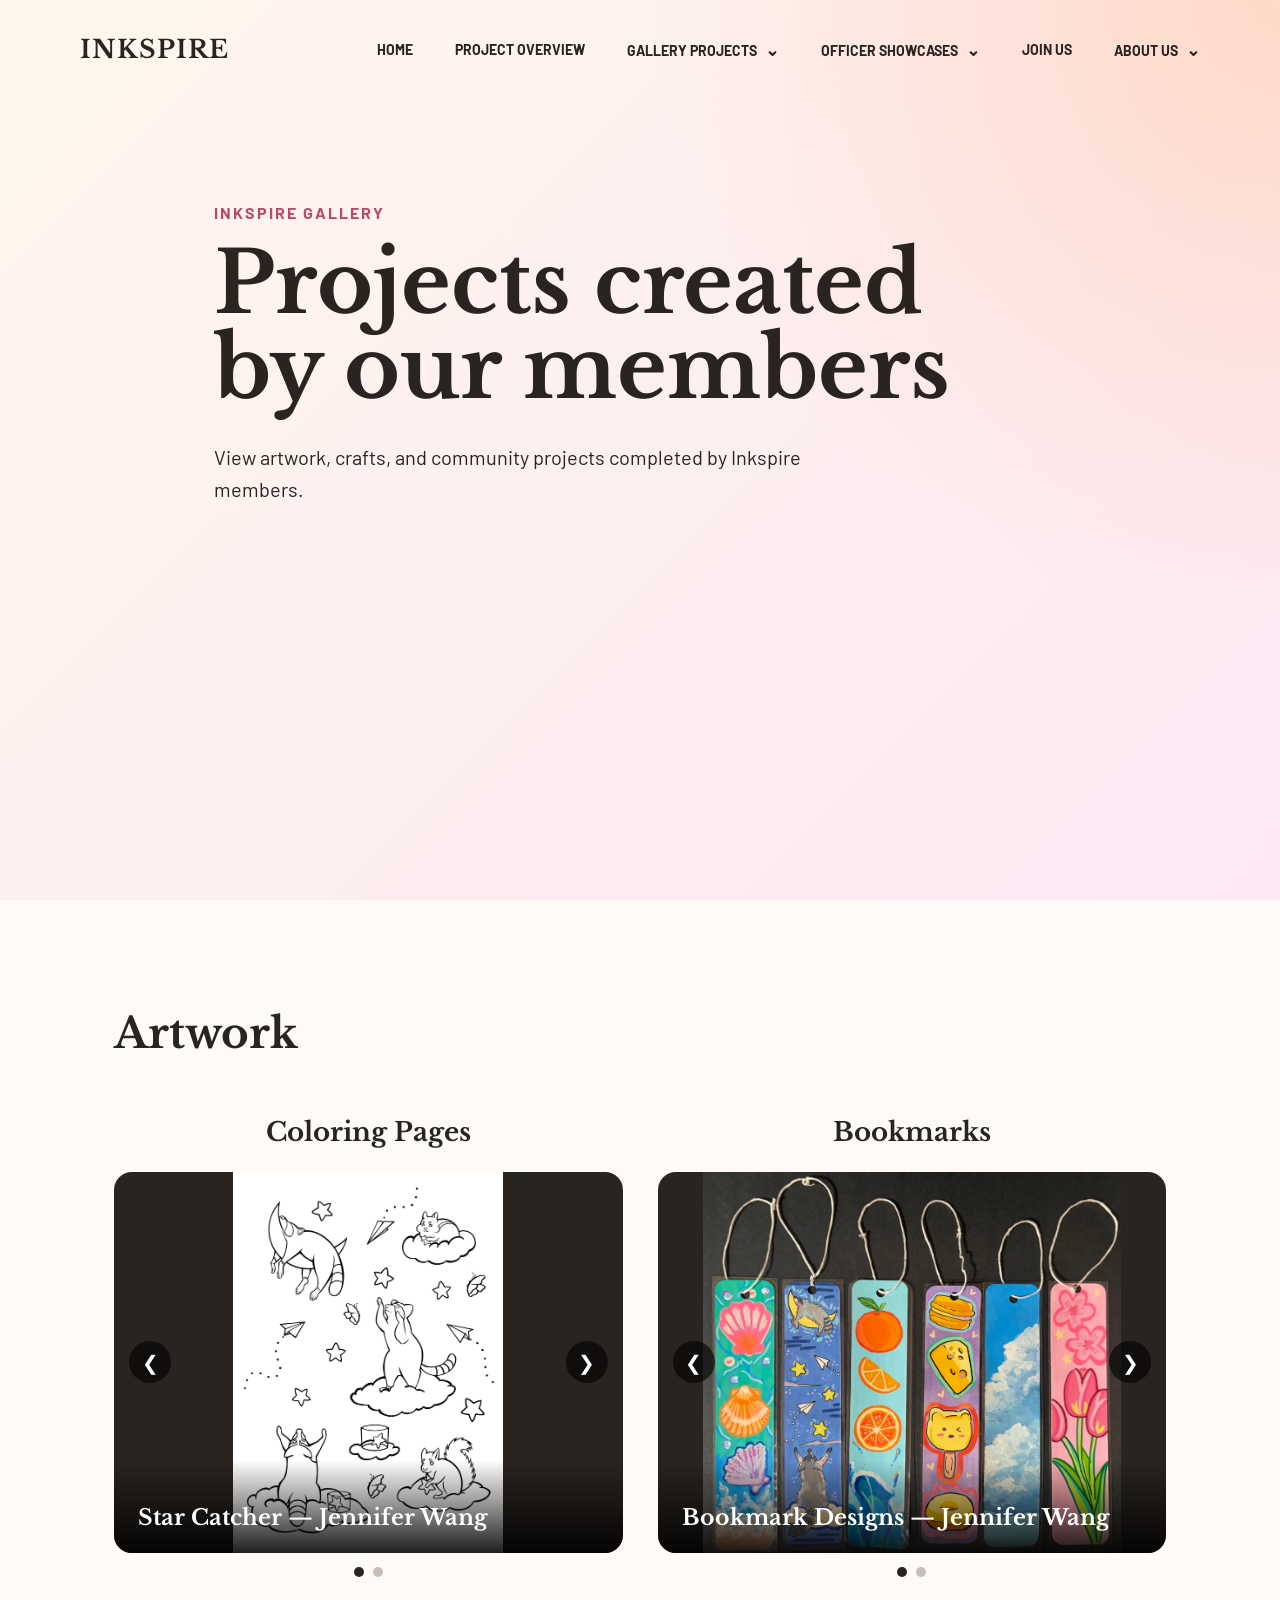
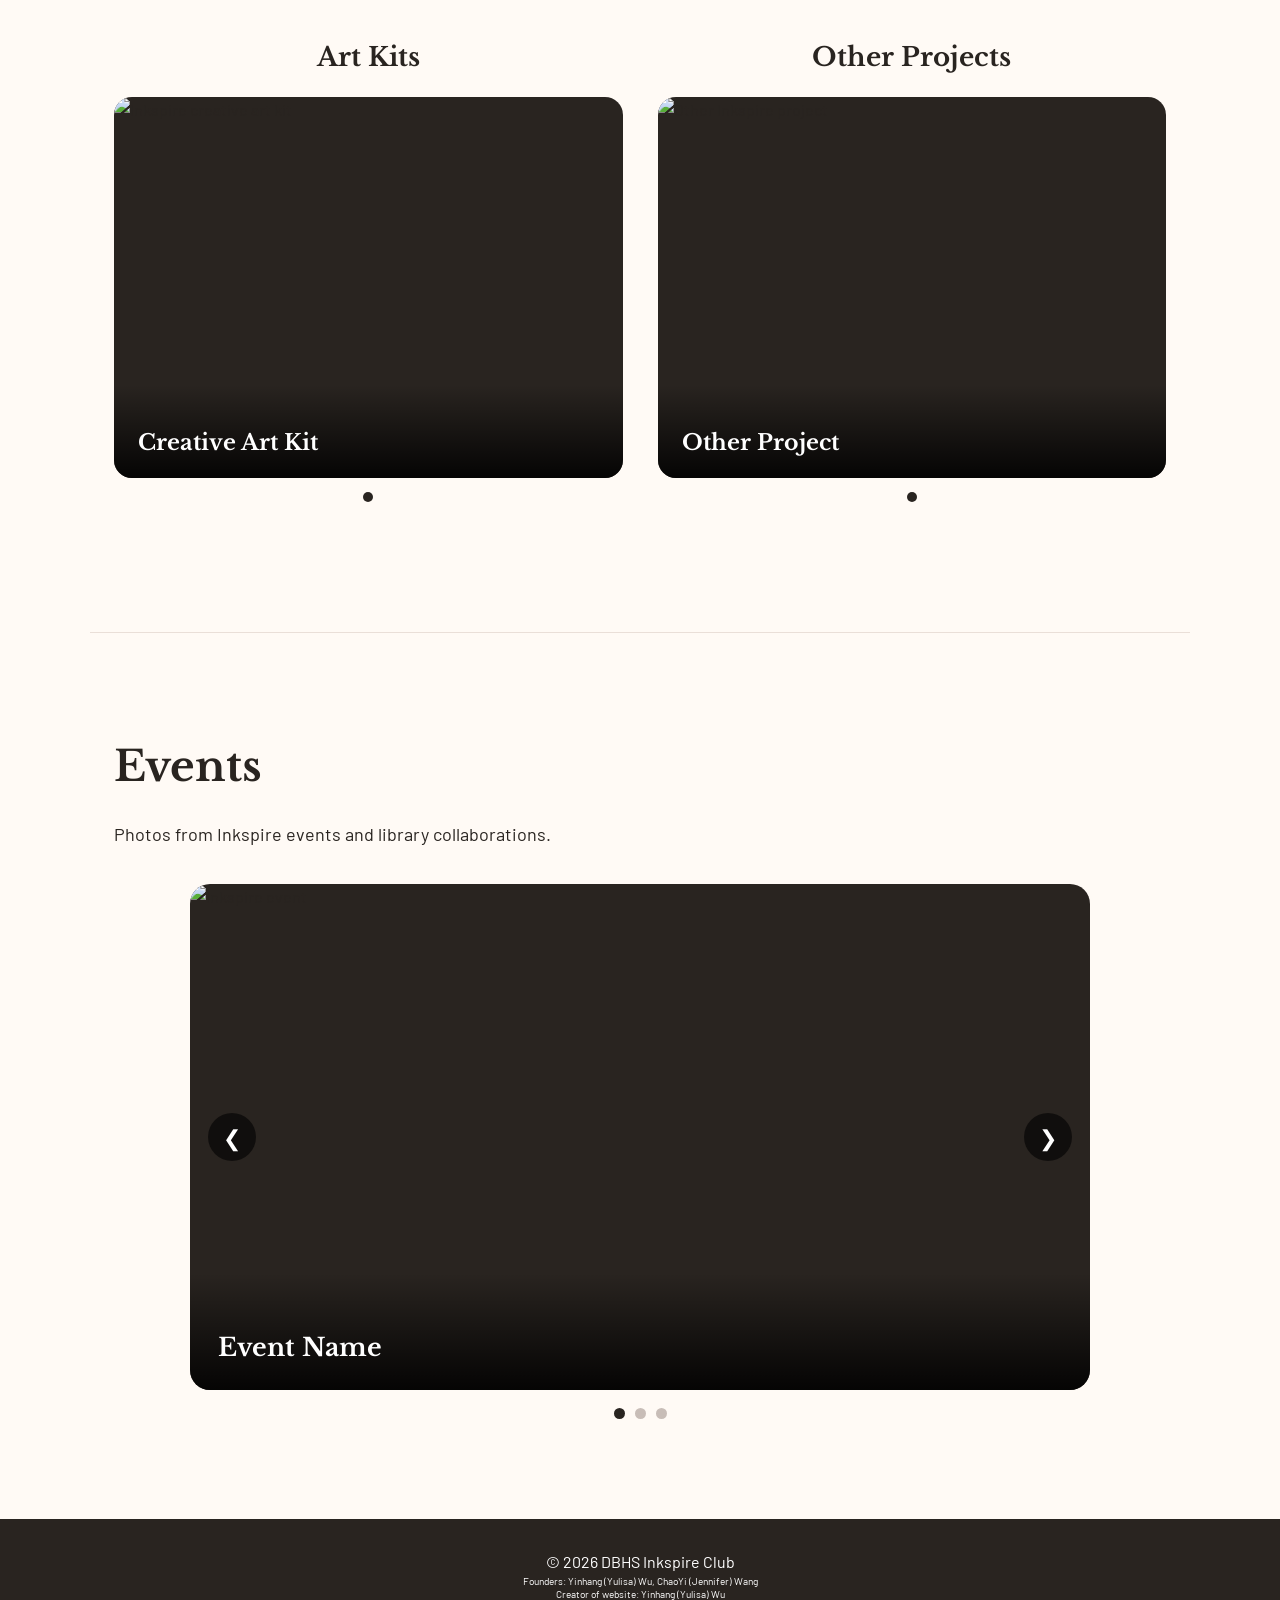
==== commit 2bae8292: "Adding new images to the gallery and updating the gallery page and script to include them." ====
--- a/gallery.html
+++ b/gallery.html
@@ -2,304 +2,469 @@
 <html lang="en">
 <head>
     <meta charset="UTF-8">
-    <meta name="viewport" content="width=device-width, initial-scale=1.0">
+    <meta
+        name="viewport"
+        content="width=device-width, initial-scale=1.0"
+    >
 
     <title>Inkspire Gallery</title>
 
     <link rel="preconnect" href="https://fonts.googleapis.com">
-    <link rel="preconnect" href="https://fonts.gstatic.com" crossorigin>
+    <link
+        rel="preconnect"
+        href="https://fonts.gstatic.com"
+        crossorigin
+    >
 
     <link
         href="https://fonts.googleapis.com/css2?family=Barlow:wght@300;400;500;600;700&family=Libre+Baskerville:wght@400;700&display=swap"
         rel="stylesheet"
     >
 
-    <link rel="stylesheet" href="./style.css?v=21">
+    <link rel="stylesheet" href="./style.css?v=22">
 </head>
 
 <body>
+
+    <!-- Header -->
     <header class="gallery-header">
-   <nav class="navbar">
-    <a class="logo" href="index.html">INKSPIRE</a>
-<button
-    class="menu-toggle"
-    type="button"
-    aria-label="Open navigation menu"
-    aria-expanded="false"
->
-    ☰
-</button>
-    <div class="nav-links">
-        <a href="index.html">HOME</a>
-
-        <a href="index.html#projects">PROJECT OVERVIEW</a>
-
-        <div class="dropdown">
-            <a class="drop-button" href="gallery.html">
-                GALLERY PROJECTS <span>⌄</span>
+
+        <!-- Navigation -->
+        <nav class="navbar">
+            <a class="logo" href="index.html">
+                INKSPIRE
             </a>
 
-            <div class="dropdown-menu">
-        <a href="gallery.html#artwork">Artwork</a>
-        <a href="gallery.html#events">Events</a>
-    </div>
-        </div>
-<div class="dropdown">
-    <a class="drop-button" href="officers.html">
-        OFFICER SHOWCASES <span>⌄</span>
-    </a>
-
-    <div class="dropdown-menu">
-        <a href="officers.html#officers">Officers</a>
-        <a href="officers.html#officer-work">Works</a>
-    </div>
-</div>
-
-        <a href="index.html#join">JOIN US</a>
-
-        <div class="dropdown">
-            <button class="drop-button" type="button">
-                ABOUT US <span>⌄</span>
+            <button
+                class="menu-toggle"
+                type="button"
+                aria-label="Open navigation menu"
+                aria-expanded="false"
+            >
+                ☰
             </button>
 
-            <div class="dropdown-menu">
-                <a href="index.html#about">Our Club</a>
-               <a href="index.html#join">Contact</a>
+            <div class="nav-links">
+
+                <a href="index.html">
+                    HOME
+                </a>
+
+                <a href="index.html#projects">
+                    PROJECT OVERVIEW
+                </a>
+
+                <!-- Gallery dropdown -->
+                <div class="dropdown">
+                    <a
+                        class="drop-button"
+                        href="gallery.html"
+                    >
+                        GALLERY PROJECTS <span>⌄</span>
+                    </a>
+
+                    <div class="dropdown-menu">
+                        <a href="gallery.html#artwork">
+                            Artwork
+                        </a>
+
+                        <a href="gallery.html#events">
+                            Events
+                        </a>
+                    </div>
+                </div>
+
+                <!-- Officers dropdown -->
+                <div class="dropdown">
+                    <a
+                        class="drop-button"
+                        href="officers.html"
+                    >
+                        OFFICER SHOWCASES <span>⌄</span>
+                    </a>
+
+                    <div class="dropdown-menu">
+                        <a href="officers.html#officers">
+                            Officers
+                        </a>
+
+                        <a href="officers.html#officer-work">
+                            Works
+                        </a>
+                    </div>
+                </div>
+
+                <a href="index.html#join">
+                    JOIN US
+                </a>
+
+                <!-- About dropdown -->
+                <div class="dropdown">
+                    <button
+                        class="drop-button"
+                        type="button"
+                    >
+                        ABOUT US <span>⌄</span>
+                    </button>
+
+                    <div class="dropdown-menu">
+                        <a href="index.html#about">
+                            Our Club
+                        </a>
+
+                        <a href="index.html#join">
+                            Contact
+                        </a>
+                    </div>
+                </div>
+
             </div>
-        </div>
-    </div>
-</nav>
-
+        </nav>
+
+        <!-- Hero -->
         <section class="hero">
-            <p class="label">INKSPIRE GALLERY</p>
-            <h2>Projects created by our members</h2>
+            <p class="label">
+                INKSPIRE GALLERY
+            </p>
+
+            <h2>
+                Projects created by our members
+            </h2>
 
             <p>
-                View artwork, crafts, and community projects completed by
-                Inkspire members.
+                View artwork, crafts, and community projects
+                completed by Inkspire members.
             </p>
         </section>
+
     </header>
 
-   <main>
-    <section id="artwork">
-        <h2>Artwork</h2>
-<div class="category-grid">
-        <div id="coloring-pages" class="gallery-category">
-            <h3 class="category-title">Coloring Pages</h3>
-
-            <div class="category-slideshow">
-                <div class="category-showcase">
-                    <div class="category-slide active">
-                        <img
-                            src="images/star-catcher.jpeg"
-                            alt="Star Catcher coloring page"
-                        >
-                        <h3>Star Catcher--Jennifer Wang</h3>
-                    </div>
-
-                    <div class="category-slide">
-                        <img
-                            src="images/cozy-afternoon.png"
-                            alt="Cozy Afternoon coloring page"
-                        >
-                        <h3>Cozy Afternoon--Yulisa Wu</h3>
-                    </div>
-
-                    <button
-                        class="category-arrow category-previous"
-                        type="button"
-                        aria-label="Previous coloring page"
-                    >
-                        &#10094;
-                    </button>
-
-                    <button
-                        class="category-arrow category-next"
-                        type="button"
-                        aria-label="Next coloring page"
-                    >
-                        &#10095;
-                    </button>
-                </div>
-
-                <div class="category-dots"></div>
+    <main>
+
+        <!-- Artwork section -->
+        <section id="artwork">
+
+            <h2>Artwork</h2>
+
+            <div class="category-grid">
+
+                <!-- Coloring Pages -->
+                <div
+                    id="coloring-pages"
+                    class="gallery-category"
+                >
+                    <h3 class="category-title">
+                        Coloring Pages
+                    </h3>
+
+                    <div class="category-slideshow">
+
+                        <div class="category-showcase">
+
+                            <div class="category-slide active">
+                                <img
+                                    src="images/star-catcher.jpeg"
+                                    alt="Star Catcher coloring page"
+                                >
+
+                                <h3>
+                                    Star Catcher — Jennifer Wang
+                                </h3>
+                            </div>
+
+                            <div class="category-slide">
+                                <img
+                                    src="images/cozy-afternoon.png"
+                                    alt="Cozy Afternoon coloring page"
+                                >
+
+                                <h3>
+                                    Cozy Afternoon — Yulisa Wu
+                                </h3>
+                            </div>
+
+                            <button
+                                class="category-arrow category-previous"
+                                type="button"
+                                aria-label="Previous coloring page"
+                            >
+                                &#10094;
+                            </button>
+
+                            <button
+                                class="category-arrow category-next"
+                                type="button"
+                                aria-label="Next coloring page"
+                            >
+                                &#10095;
+                            </button>
+
+                        </div>
+
+                        <div class="category-dots"></div>
+
+                    </div>
+                </div>
+
+                <!-- Bookmarks -->
+                <div
+                    id="bookmarks"
+                    class="gallery-category"
+                >
+                    <h3 class="category-title">
+                        Bookmarks
+                    </h3>
+
+                    <div class="category-slideshow">
+
+                        <div class="category-showcase">
+
+                            <div class="category-slide active">
+                                <img
+                                    src="images/Bookmark.jpg"
+                                    alt="Bookmark designs by Jennifer Wang"
+                                >
+
+                                <h3>
+                                    Bookmark Designs — Jennifer Wang
+                                </h3>
+                            </div>
+
+                            <div class="category-slide">
+                                <img
+                                    src="images/Yul.jpg"
+                                    alt="Bookmark designs by Yulisa Wu"
+                                >
+
+                                <h3>
+                                    Bookmark Designs — Yulisa Wu
+                                </h3>
+                            </div>
+
+                            <button
+                                class="category-arrow category-previous"
+                                type="button"
+                                aria-label="Previous bookmark"
+                            >
+                                &#10094;
+                            </button>
+
+                            <button
+                                class="category-arrow category-next"
+                                type="button"
+                                aria-label="Next bookmark"
+                            >
+                                &#10095;
+                            </button>
+
+                        </div>
+
+                        <div class="category-dots"></div>
+
+                    </div>
+                </div>
+
+                <!-- Art Kits -->
+                <div
+                    id="art-kits"
+                    class="gallery-category"
+                >
+                    <h3 class="category-title">
+                        Art Kits
+                    </h3>
+
+                    <div class="category-slideshow">
+
+                        <div class="category-showcase">
+
+                            <div class="category-slide active">
+                                <img
+                                    src="images/art-kit-one.jpg"
+                                    alt="Inkspire creative art kit"
+                                >
+
+                                <h3>
+                                    Creative Art Kit
+                                </h3>
+                            </div>
+
+                            <button
+                                class="category-arrow category-previous"
+                                type="button"
+                                aria-label="Previous art kit"
+                            >
+                                &#10094;
+                            </button>
+
+                            <button
+                                class="category-arrow category-next"
+                                type="button"
+                                aria-label="Next art kit"
+                            >
+                                &#10095;
+                            </button>
+
+                        </div>
+
+                        <div class="category-dots"></div>
+
+                    </div>
+                </div>
+
+                <!-- Other Projects -->
+                <div
+                    id="others"
+                    class="gallery-category"
+                >
+                    <h3 class="category-title">
+                        Other Projects
+                    </h3>
+
+                    <div class="category-slideshow">
+
+                        <div class="category-showcase">
+
+                            <div class="category-slide active">
+                                <img
+                                    src="images/other-project-one.jpg"
+                                    alt="Other Inkspire project"
+                                >
+
+                                <h3>
+                                    Other Project
+                                </h3>
+                            </div>
+
+                            <button
+                                class="category-arrow category-previous"
+                                type="button"
+                                aria-label="Previous project"
+                            >
+                                &#10094;
+                            </button>
+
+                            <button
+                                class="category-arrow category-next"
+                                type="button"
+                                aria-label="Next project"
+                            >
+                                &#10095;
+                            </button>
+
+                        </div>
+
+                        <div class="category-dots"></div>
+
+                    </div>
+                </div>
+
             </div>
-        </div>
-
-        <div id="bookmarks" class="gallery-category">
-            <h3 class="category-title">Bookmarks</h3>
-
-            <div class="category-slideshow">
-                <div class="category-showcase">
-                    <div class="category-slide active">
-                        <img
-                            src="images/Bookmark.jpg"
-                            alt="Inkspire bookmark"
-                        >
-                        <h3>Bookmark Design--Jennifer Wang</h3>
-                    </div>
-
-                    <button
-                        class="category-arrow category-previous"
-                        type="button"
-                        aria-label="Previous bookmark"
-                    >
-                        &#10094;
-                    </button>
-
-                    <button
-                        class="category-arrow category-next"
-                        type="button"
-                        aria-label="Next bookmark"
-                    >
-                        &#10095;
-                    </button>
-                </div>
-
-                <div class="category-dots"></div>
+        </section>
+
+        <!-- Events section -->
+        <section id="events">
+
+            <h2>Events</h2>
+
+            <p>
+                Photos from Inkspire events and library collaborations.
+            </p>
+
+            <div class="events-showcase">
+
+                <div class="events-slide active">
+                    <img
+                        src="images/event-one.jpg"
+                        alt="Inkspire event"
+                    >
+
+                    <h3>
+                        Event Name
+                    </h3>
+                </div>
+
+                <div class="events-slide">
+                    <img
+                        src="images/event-two.jpg"
+                        alt="Inkspire library collaboration"
+                    >
+
+                    <h3>
+                        Library Collaboration
+                    </h3>
+                </div>
+
+                <div class="events-slide">
+                    <img
+                        src="images/event-three.jpg"
+                        alt="Inkspire community event"
+                    >
+
+                    <h3>
+                        Community Event
+                    </h3>
+                </div>
+
+                <button
+                    class="events-arrow events-previous"
+                    type="button"
+                    aria-label="Previous event"
+                >
+                    &#10094;
+                </button>
+
+                <button
+                    class="events-arrow events-next"
+                    type="button"
+                    aria-label="Next event"
+                >
+                    &#10095;
+                </button>
+
             </div>
-        </div>
-
-        <div id="art-kits" class="gallery-category">
-            <h3 class="category-title">Art Kits</h3>
-
-            <div class="category-slideshow">
-                <div class="category-showcase">
-                    <div class="category-slide active">
-                        <img
-                            src="images/art-kit-one.jpg"
-                            alt="Inkspire art kit"
-                        >
-                        <h3>Creative Art Kit</h3>
-                    </div>
-
-                    <button
-                        class="category-arrow category-previous"
-                        type="button"
-                        aria-label="Previous art kit"
-                    >
-                        &#10094;
-                    </button>
-
-                    <button
-                        class="category-arrow category-next"
-                        type="button"
-                        aria-label="Next art kit"
-                    >
-                        &#10095;
-                    </button>
-                </div>
-
-                <div class="category-dots"></div>
+
+            <div class="events-dots">
+                <button
+                    class="events-dot active"
+                    type="button"
+                    aria-label="Show event 1"
+                ></button>
+
+                <button
+                    class="events-dot"
+                    type="button"
+                    aria-label="Show event 2"
+                ></button>
+
+                <button
+                    class="events-dot"
+                    type="button"
+                    aria-label="Show event 3"
+                ></button>
             </div>
-        </div>
-
-        <div id="others" class="gallery-category">
-            <h3 class="category-title">Other Projects</h3>
-
-            <div class="category-slideshow">
-                <div class="category-showcase">
-                    <div class="category-slide active">
-                        <img
-                            src="images/other-project-one.jpg"
-                            alt="Other Inkspire project"
-                        >
-                        <h3>Other Project</h3>
-                    </div>
-
-                    <button
-                        class="category-arrow category-previous"
-                        type="button"
-                        aria-label="Previous project"
-                    >
-                        &#10094;
-                    </button>
-
-                    <button
-                        class="category-arrow category-next"
-                        type="button"
-                        aria-label="Next project"
-                    >
-                        &#10095;
-                    </button>
-                </div>
-
-                <div class="category-dots"></div>
-            </div>
-        </div>
-     </div>
-    </section>
-
-   <section id="events">
-    <h2>Events</h2>
-
-    <p>
-        Photos from Inkspire events and library collaborations.
-    </p>
-
-    <div class="events-showcase">
-        <div class="events-slide active">
-            <img
-                src="images/event-one.jpg"
-                alt="Inkspire event"
-            >
-            <h3>Event Name</h3>
-        </div>
-
-        <div class="events-slide">
-            <img
-                src="images/event-two.jpg"
-                alt="Inkspire library collaboration"
-            >
-            <h3>Library Collaboration</h3>
-        </div>
-
-        <div class="events-slide">
-            <img
-                src="images/event-three.jpg"
-                alt="Inkspire community event"
-            >
-            <h3>Library Collaboration</h3>
-        </div>
-
-        <button
-            class="events-arrow events-previous"
-            type="button"
-            aria-label="Previous event"
-        >
-            &#10094;
-        </button>
-
-        <button
-            class="events-arrow events-next"
-            type="button"
-            aria-label="Next event"
-        >
-            &#10095;
-        </button>
-    </div>
-
-    <div class="events-dots">
-        <button class="events-dot active" type="button"></button>
-        <button class="events-dot" type="button"></button>
-        <button class="events-dot" type="button"></button>
-    </div>
-</section>
-</main>
-
+
+        </section>
+
+    </main>
+
+    <!-- Footer -->
     <footer>
-        <p>© 2026 DBHS Inkspire Club</p>
+        <p>
+            © 2026 DBHS Inkspire Club
+        </p>
+
         <p class="footer-credit">
-            Founders: Yinhang (Yulisa) Wu, ChaoYi (Jennifer) Wang
+            Founders: Yinhang (Yulisa) Wu,
+            ChaoYi (Jennifer) Wang
         </p>
+
         <p class="footer-credit">
             Creator of website: Yinhang (Yulisa) Wu
         </p>
     </footer>
-    
-<script src="./script.js?v=15"></script>
-<script src="./gallery.js?v=3"></script>
+
+<script src="./script.js?v=17"></script>
+<script src="./gallery.js?v=100"></script>
 
 </body>
-</html>
+</html>
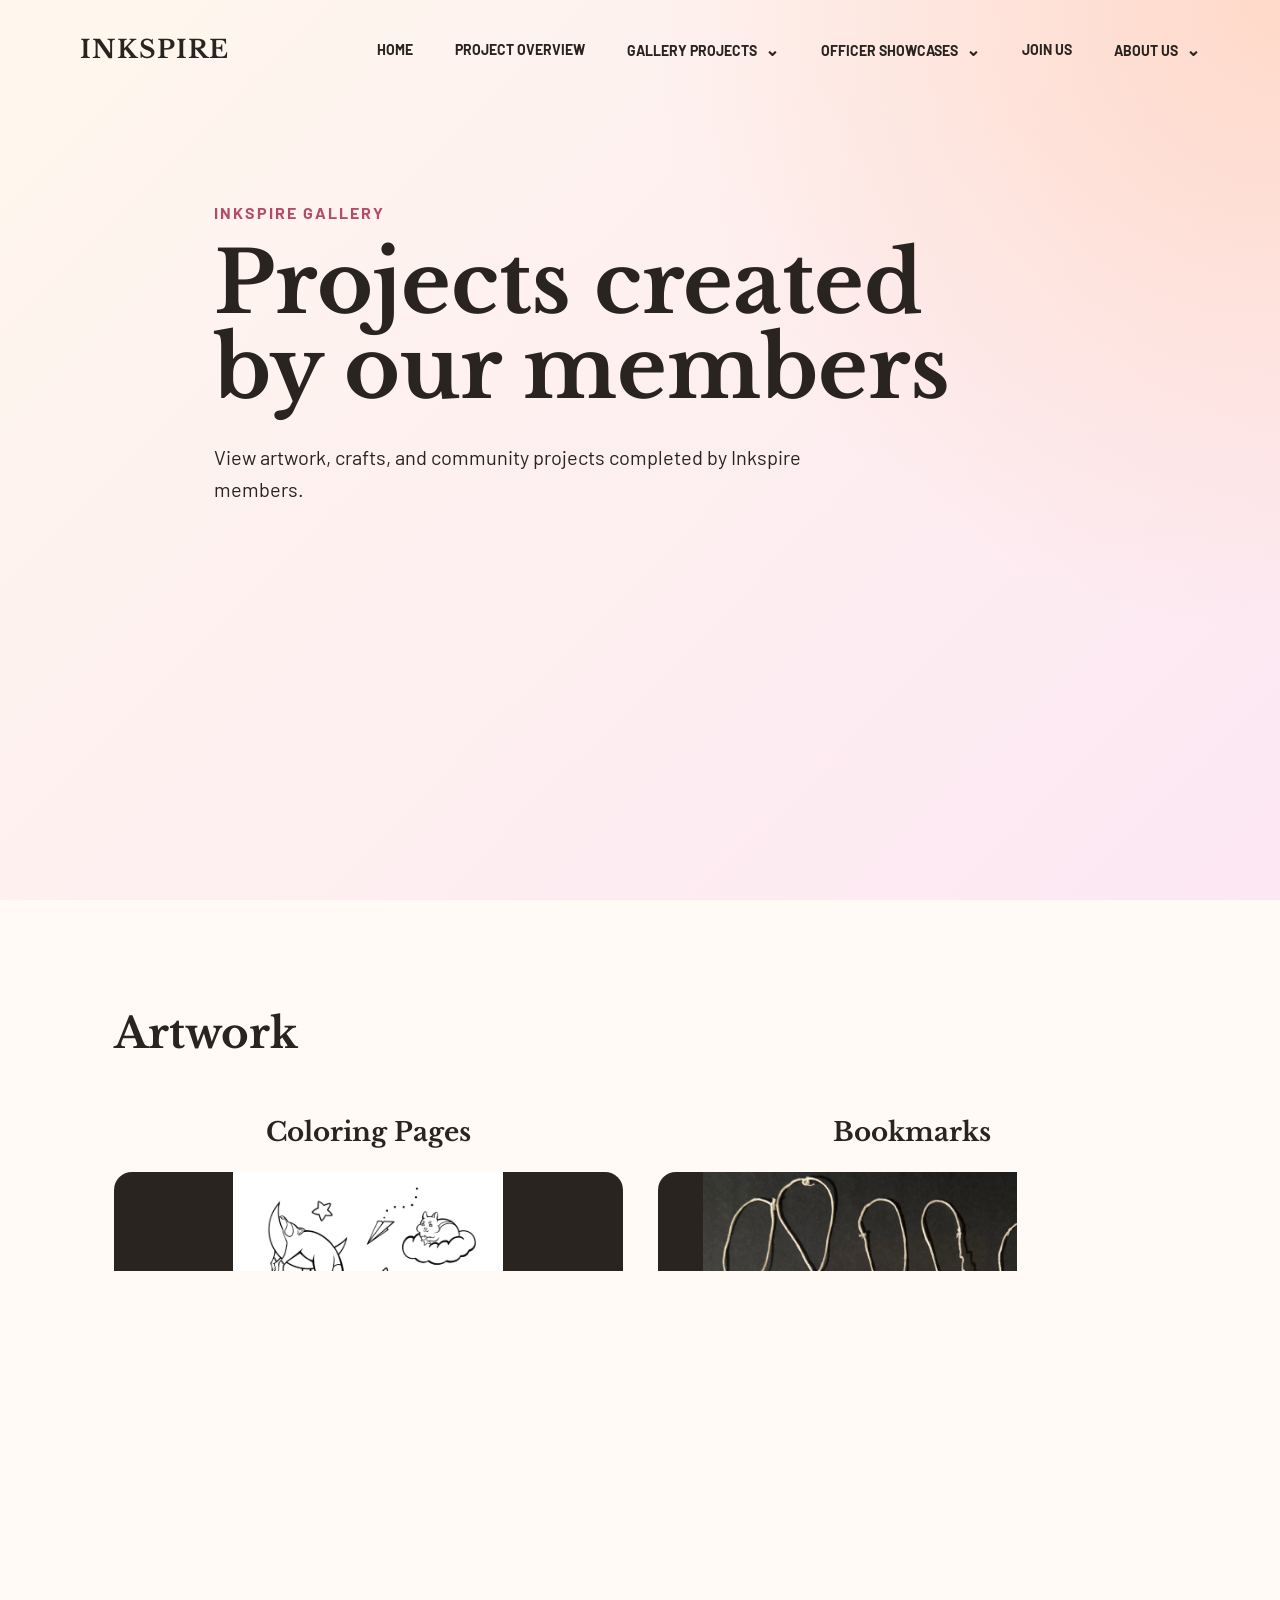
==== commit 32c318d0: "Added alt text for bookmark images in gallery.html and updated officer descriptions in officers.html" ====
--- a/gallery.html
+++ b/gallery.html
@@ -163,7 +163,7 @@
 
                             <div class="category-slide active">
                                 <img
-                                    src="images/star-catcher.jpeg"
+                                    src="images/ColoringPages/star-catcher.jpeg"
                                     alt="Star Catcher coloring page"
                                 >
 
@@ -174,7 +174,7 @@
 
                             <div class="category-slide">
                                 <img
-                                    src="images/cozy-afternoon.png"
+                                    src="images/ColoringPages/cozy-afternoon.png"
                                     alt="Cozy Afternoon coloring page"
                                 >
 
@@ -221,7 +221,7 @@
 
                             <div class="category-slide active">
                                 <img
-                                    src="images/Bookmark.jpg"
+                                    src="images/Bookmarks/Bookmark.jpg"
                                     alt="Bookmark designs by Jennifer Wang"
                                 >
 
@@ -232,7 +232,7 @@
 
                             <div class="category-slide">
                                 <img
-                                    src="images/Yul.jpg"
+                                    src="images/Bookmarks/Yul.jpg"
                                     alt="Bookmark designs by Yulisa Wu"
                                 >
 
--- a/style.css
+++ b/style.css
@@ -963,8 +963,40 @@
     width: 190px;
     height: 190px;
     object-fit: cover;
+    object-position: center 30%;
     border-radius: 50%;
     margin-bottom: 20px;
+}
+
+.TiffanyPhoto {
+    object-position: center 20%;
+}
+
+.EllaPhoto {
+    object-position: 45% 18%;
+}
+
+.TrinityPhoto {
+    object-position: center 20%;
+}
+
+.YulisaPhotoFrame {
+    width: 195px;
+    height: 195px;
+    border-radius: 50%;
+    overflow: hidden;
+    margin: 0 auto 20px;
+}
+
+.YulisaPhotoFrame .YulisaPhoto {
+    width: 210px !important;
+    height: 210px !important;
+    max-width: none;
+    object-fit: cover;
+    border-radius: 0 !important;
+    margin: 0 !important;
+
+    transform: translateX(-15px);
 }
 
 .officer-card h3 {
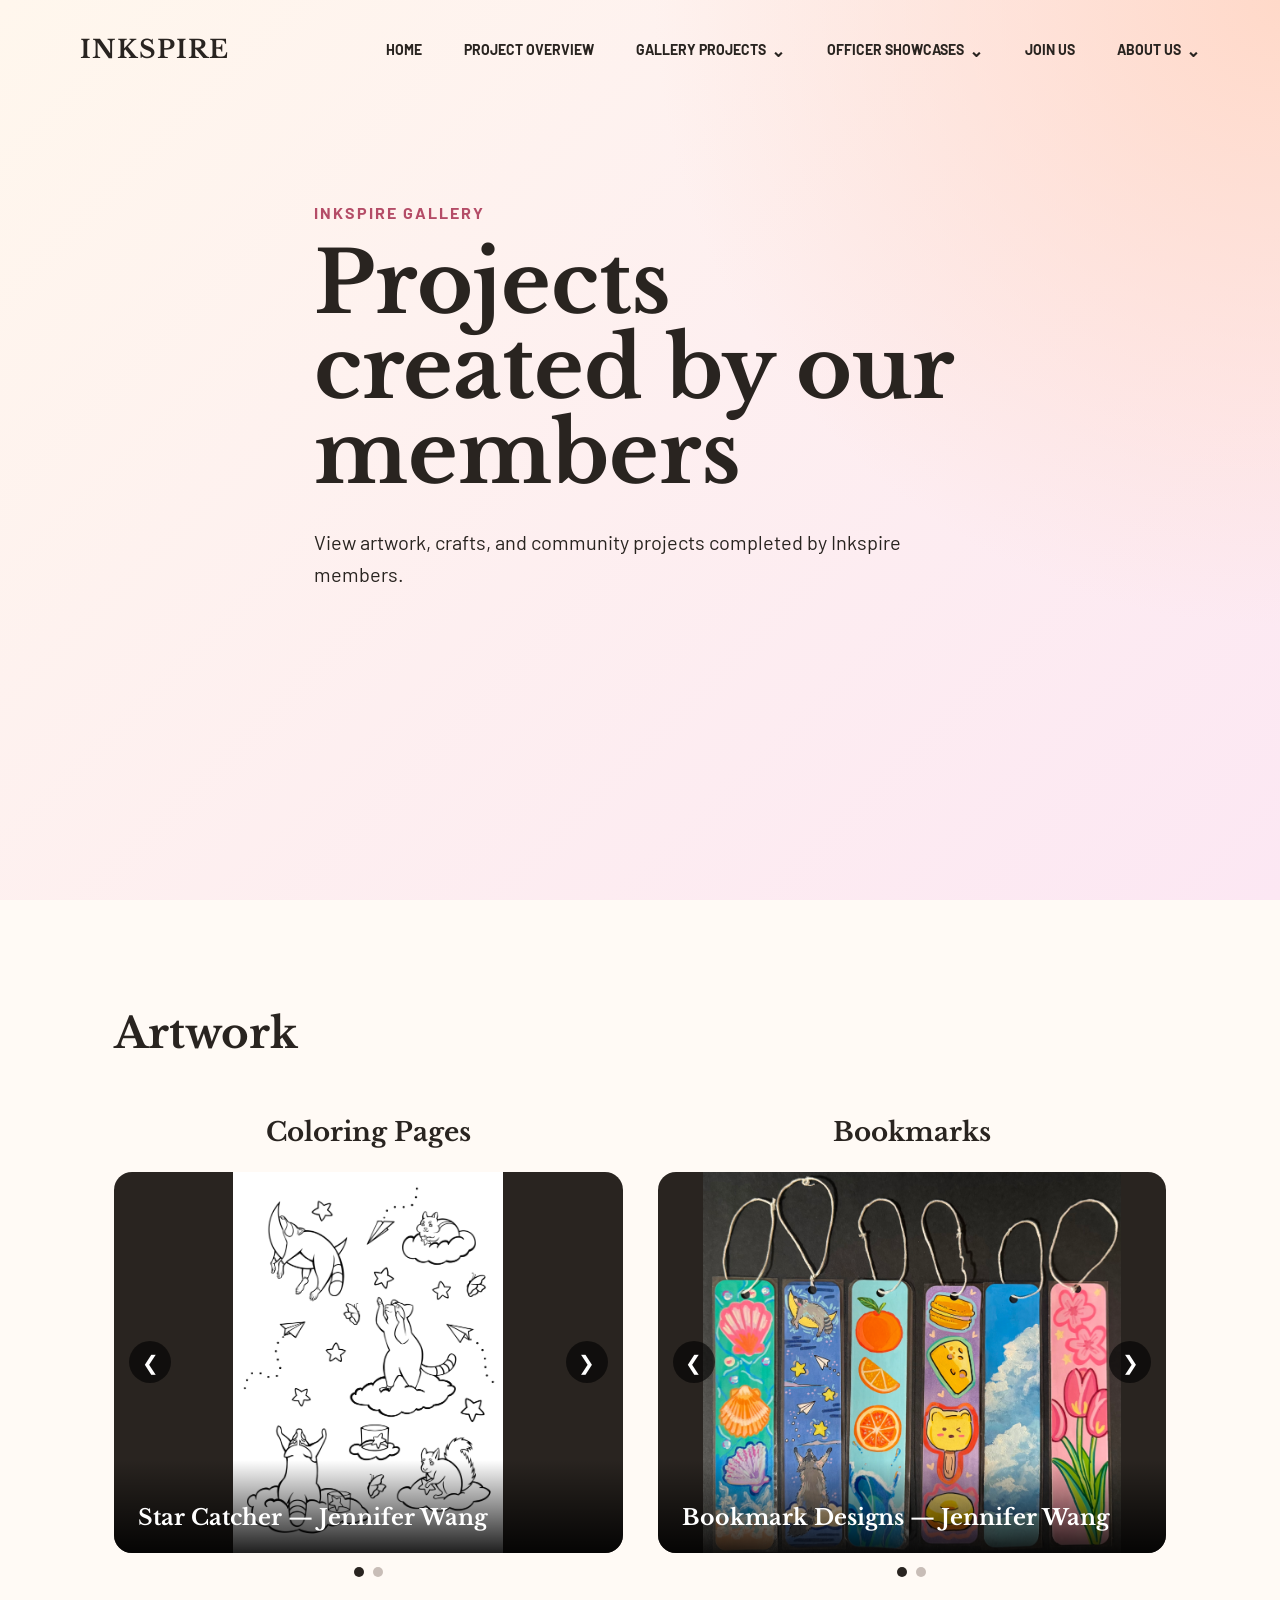
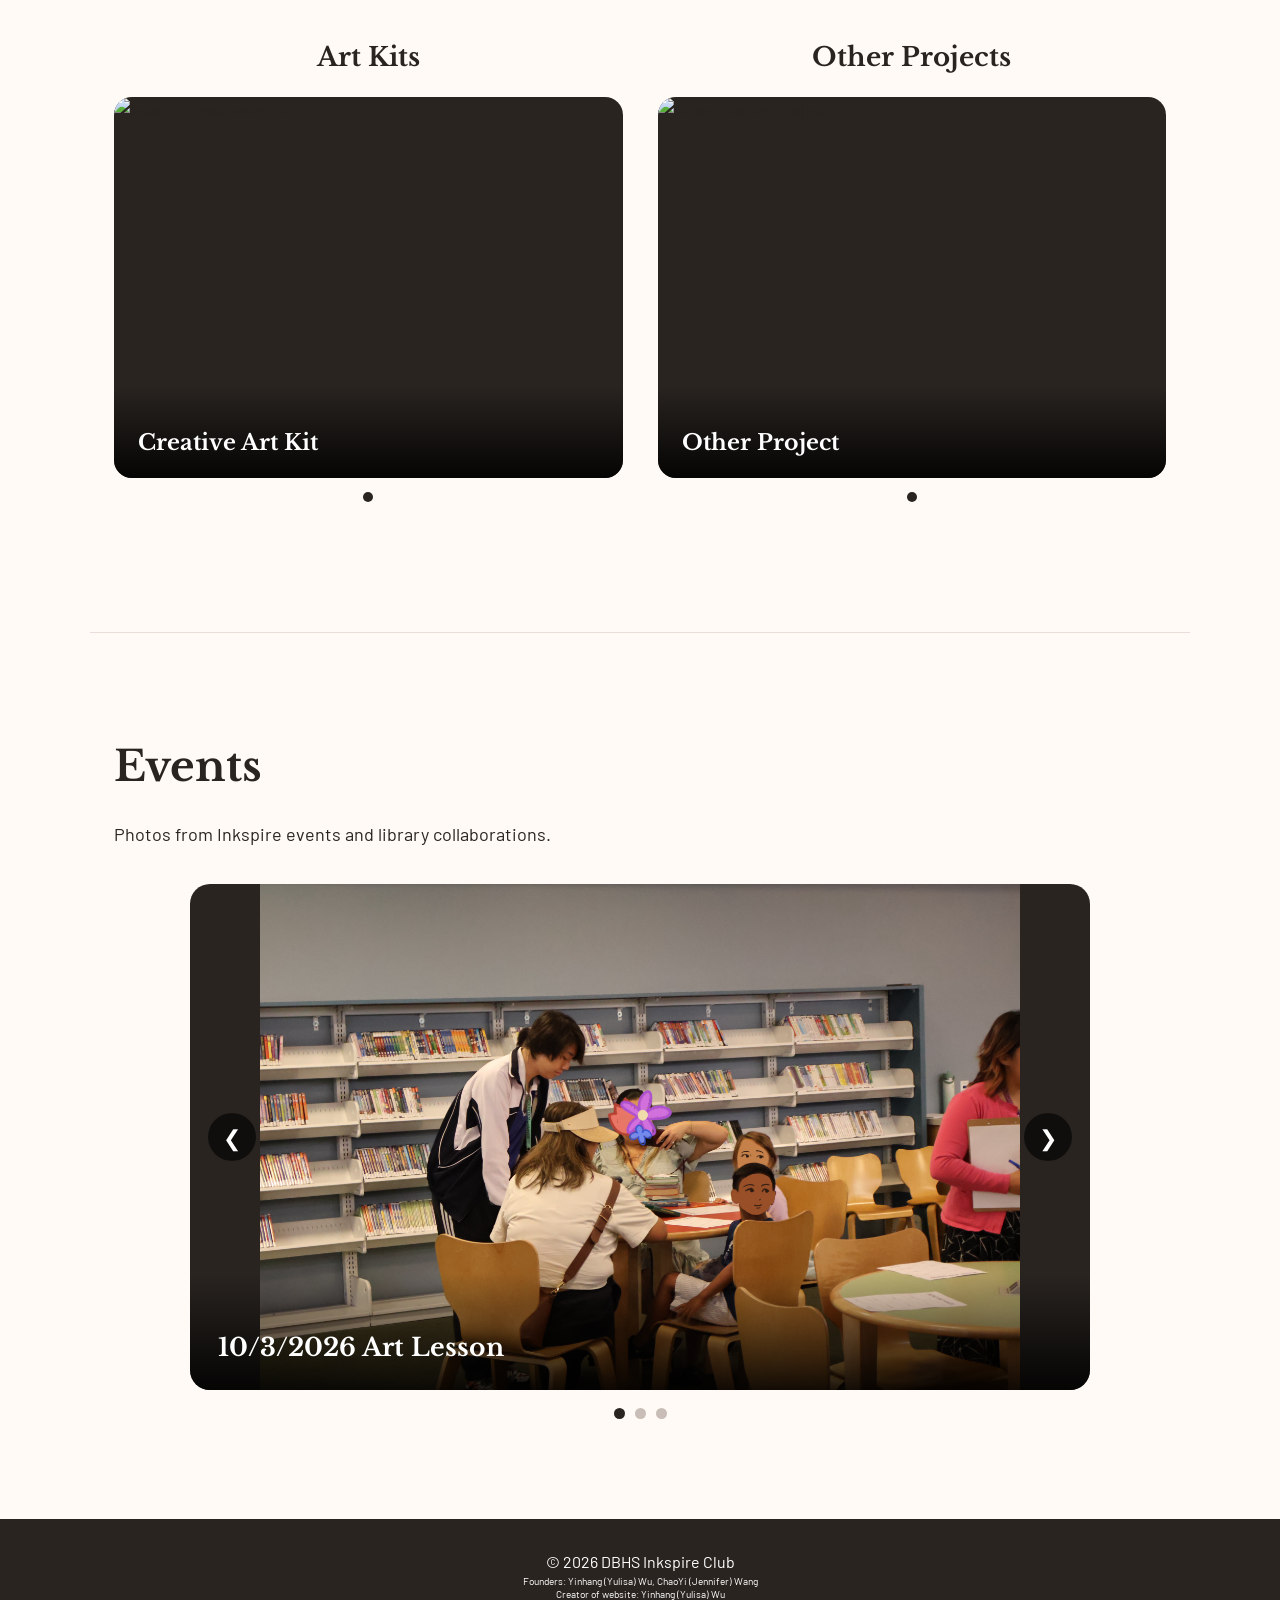
==== commit cae02947: "adding alt text for images in the events section of gallery.html to improve accessibility and provid" ====
--- a/gallery.html
+++ b/gallery.html
@@ -374,34 +374,34 @@
 
                 <div class="events-slide active">
                     <img
-                        src="images/event-one.jpg"
-                        alt="Inkspire event"
+                        src="images/events/10.3.1.png"
+                        alt="October 3, 2026 Art Lesson"
                     >
 
                     <h3>
-                        Event Name
+                        10/3/2026 Art Lesson
                     </h3>
                 </div>
 
                 <div class="events-slide">
                     <img
-                        src="images/event-two.jpg"
-                        alt="Inkspire library collaboration"
+                        src="images/events/10.3.2.png"
+                        alt="October 3, 2026 Art Lesson"
                     >
 
                     <h3>
-                        Library Collaboration
+                        10/3/2026 Art Lesson
                     </h3>
                 </div>
 
                 <div class="events-slide">
                     <img
-                        src="images/event-three.jpg"
-                        alt="Inkspire community event"
+                        src="images/events/10.3.3.png"
+                        alt="October 3, 2026 Art Lesson"
                     >
 
                     <h3>
-                        Community Event
+                        10/3/2026 Art Lesson
                     </h3>
                 </div>
 
--- a/style.css
+++ b/style.css
@@ -84,6 +84,7 @@
 .drop-button span {
     margin-left: 5px;
     font-size: 17px;
+    line-height: 1;
 }
 
 .dropdown {
@@ -121,7 +122,7 @@
 }
 
 .hero {
-    max-width: 900px;
+    max-width: 700px;
     margin: auto;
     padding: 150px 24px 100px;
 }
@@ -372,6 +373,17 @@
 }
 /* Gallery page category sections */
 
+.gallery-header {
+    min-height: 100vh;
+    background:
+        radial-gradient(circle at top right, #ffd9c9, transparent 40%),
+        linear-gradient(135deg, #fff7ed, #fce7f3);
+        url("");
+    background-size: cover;
+    background-position: center;
+    background-repeat: no-repeat;
+}
+
 .gallery-category {
     margin-top: 65px;
 }
@@ -630,7 +642,7 @@
     cursor: pointer;
 }
 
-@media (max-width: 700px) {
+@media (max-width: 900px) {
     .navbar {
         padding: 25px 24px;
         flex-wrap: wrap;
@@ -1552,3 +1564,286 @@
         margin: -10px auto 20px;
     }
 }
+
+/*contact form style*/
+.contact-row {
+    display: grid;
+    grid-template-columns: 1fr 1fr;
+    gap: 16px;
+    align-items: start;
+}
+
+.contact-row label,
+.google-login-field {
+    width: 100%;
+}
+
+.contact-row label {
+    display: flex;
+    flex-direction: column;
+    gap: 8px;
+}
+
+.google-login-field {
+    display: flex;
+    flex-direction: column;
+    gap: 0px;
+}
+
+#g_id_onload {
+    display: none;
+}
+
+.signed-email-box {
+    margin: 0;
+}
+
+.google-login-field > span,
+.contact-row label span {
+    font-size: 15px;
+    color: #4b403c;
+    font-weight: 500;
+}
+
+.google-login-box {
+    background: white;
+    border: 1px solid #cfc6c0;
+    border-radius: 8px;
+    min-height: 56px;
+    padding: 8px 10px;
+    display: flex;
+    align-items: center;
+    box-sizing: border-box;
+}
+
+.google-login-box .g_id_signin {
+    width: 100%;
+}
+
+#signedInEmail {
+    margin: 0;
+    min-height: 18px;
+    font-size: 14px;
+    color: #b44c67;
+}
+
+#send-message-button:disabled {
+    opacity: 0.55;
+    cursor: not-allowed;
+}
+
+@media (max-width: 700px) {
+    .contact-row {
+        grid-template-columns: 1fr;
+    }
+}
+.contact-row {
+    display: grid;
+    grid-template-columns: 1fr 1fr;
+    gap: 16px;
+    align-items: start;
+}
+
+.google-login-field {
+    width: 100%;
+}
+
+.google-login-field .g_id_signin {
+    width: 100%;
+}
+
+#signedInEmail {
+    margin: 6px 0 0;
+    font-size: 13px;
+    color: #c44c6a;
+}
+
+.google-login-field {
+    width: 100%;
+}
+
+.google-login-field .g_id_signin {
+    width: 100%;
+}
+
+.signed-email-box {
+    height: 56px;
+    width: 100%;
+    box-sizing: border-box;
+    border: 1px solid #bfb8b2;
+    border-radius: 8px;
+    background: #f7f7f7;
+    color: #7b7b7b;
+    display: flex;
+    align-items: center;
+    gap: 10px;
+    padding: 0 16px;
+    font-size: 15px;
+}
+
+.signed-check {
+    color: #5f8a68;
+    font-weight: 700;
+    font-size: 16px;
+}
+
+.signed-email-box[hidden] {
+    display: none !important;
+}
+
+@media (max-width: 700px) {
+
+    .contact-row {
+        display: flex !important;
+        flex-direction: column !important;
+        gap: 18px;
+        width: 100%;
+    }
+
+    .contact-row > label,
+    .google-login-field {
+        width: 100% !important;
+        min-width: 0 !important;
+    }
+
+    .contact-row input[type="text"] {
+        width: 100% !important;
+        box-sizing: border-box;
+    }
+
+    #googleButtonWrap {
+        width: 100%;
+        overflow: hidden;
+    }
+
+    .google-login-field .g_id_signin {
+        width: 100%;
+    }
+}
+
+/* locked name for contact form */
+
+#name-input:disabled {
+    background: #f3f1f1;
+    color: #aaa;
+    cursor: not-allowed;
+}
+
+/* contact us bold */
+#name-input::placeholder {
+    color: #999;
+    font-style: italic;
+}
+
+
+/*donation button style*/
+.donation-box {
+    display: block;
+    width: 320px;
+    margin-top: 25px;
+    padding: 24px;
+
+    background: #ffb3d2;
+    border-radius: 20px;
+    box-shadow: 0 8px 25px rgba(0, 0, 0, 0.06);
+
+    color: #292420;
+    text-decoration: none;
+
+    cursor: pointer;
+
+    transition:
+        transform 0.3s ease,
+        box-shadow 0.3s ease;
+}
+
+.donation-box h2 {
+    margin: 0;
+    font-size: 24px;
+}
+
+
+/* hidden normally */
+
+.donation-hover-content {
+    max-height: 0;
+    opacity: 0;
+    overflow: hidden;
+
+    transition:
+        max-height 0.4s ease,
+        opacity 0.3s ease,
+        margin-top 0.3s ease;
+}
+
+
+/* SHOW when mouse is over the card */
+
+.donation-box:hover .donation-hover-content {
+    max-height: 200px;
+    opacity: 1;
+    margin-top: 12px;
+}
+
+
+.donation-box:hover {
+    transform: translateY(-3px);
+    box-shadow: 0 12px 30px rgba(0, 0, 0, 0.1);
+}
+
+
+.donation-hover-content p {
+    margin: 0 0 18px;
+    line-height: 1.6;
+}
+
+
+.donate-btn {
+    display: inline-block;
+
+    padding: 10px 20px;
+
+    background: #29231f;
+    color: #ffb3d2;
+
+    border-radius: 30px;
+    font-weight: bold;
+}
+
+@media (max-width: 700px) {
+
+    .donation-box {
+        width: fit-content;
+        max-width: 100%;
+        padding: 16px 20px;
+    }
+
+    .donation-box h2 {
+        font-size: 20px;
+    }
+
+    /* phone users NEVER see the paragraph */
+    .donation-hover-content {
+        display: none;
+    }
+
+    .donation-box:hover {
+        transform: none;
+    }
+}
+
+/* Desktop navbar alignment */
+.nav-links > a,
+.dropdown > .drop-button {
+    display: flex;
+    align-items: center;
+    height: 24px;
+    line-height: 24px;
+    padding: 0;
+    margin: 0;
+}
+
+.dropdown {
+    display: flex;
+    align-items: center;
+}
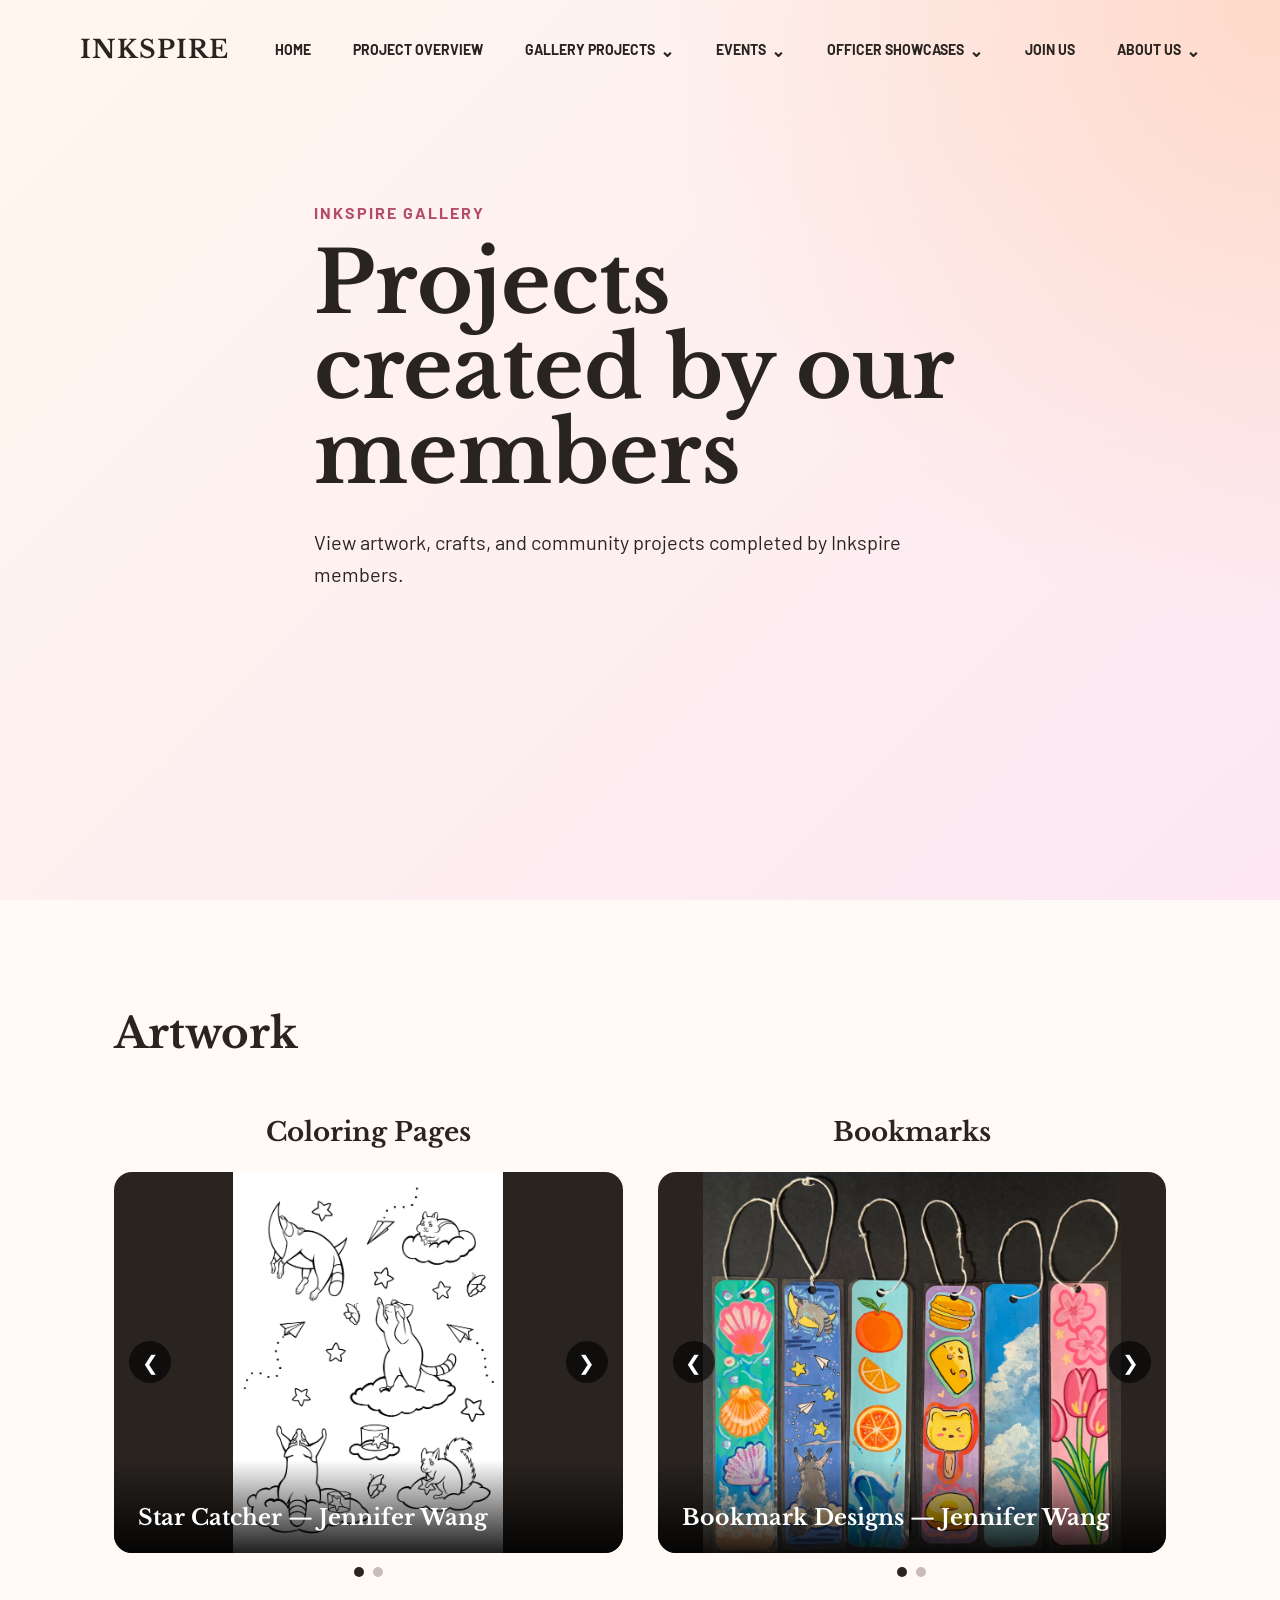
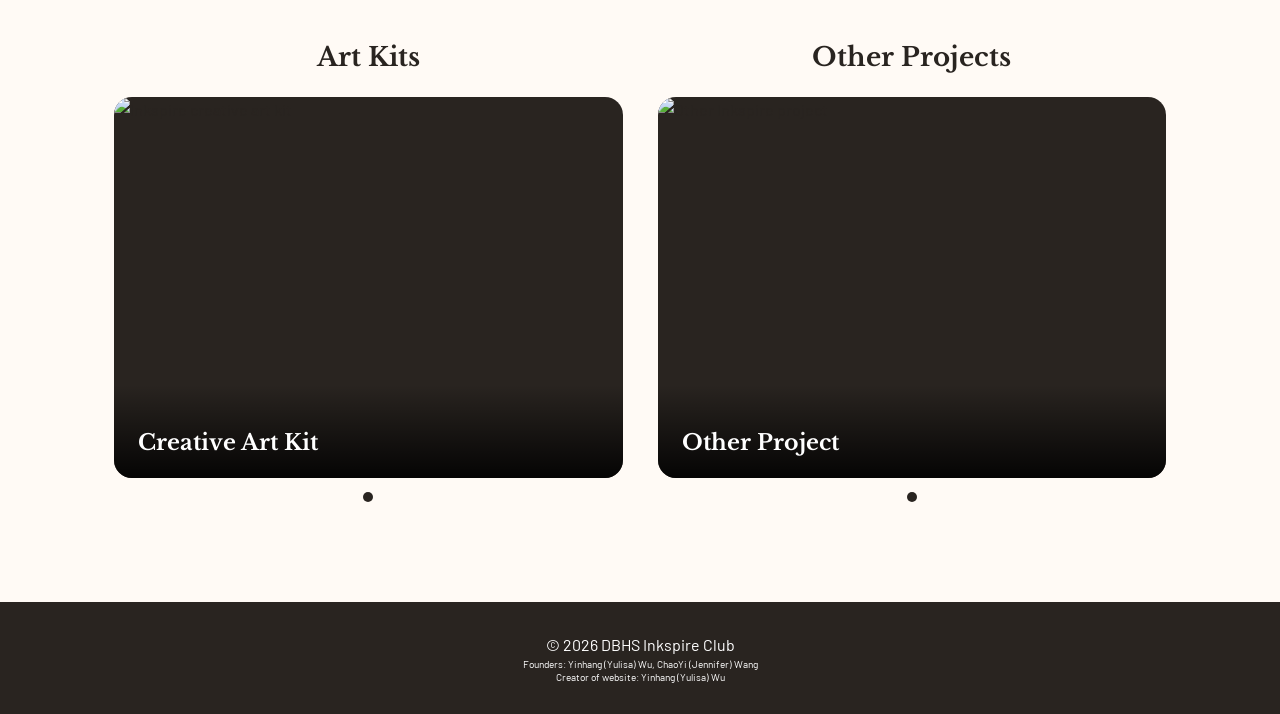
==== commit ffbbf45f: "adding events.html and images/events/10.3.4.png, images/events/10.3.5.png, and modifying gallery.htm" ====
--- a/gallery.html
+++ b/gallery.html
@@ -73,6 +73,26 @@
                         </a>
                     </div>
                 </div>
+                
+                 <!-- Events dropdown -->
+                 <div class="dropdown">
+                    <a
+                        class="drop-button"
+                        href="events.html"
+                    >
+                        EVENTS <span>⌄</span>
+                    </a>
+
+                    <div class="dropdown-menu">
+                        <a href="events.html#library-collaboration">
+                            Library Collaboration
+                        </a>
+
+                        <a href="events.html#other-events">
+                            Others
+                        </a>
+                    </div>
+                </div>
 
                 <!-- Officers dropdown -->
                 <div class="dropdown">
@@ -360,91 +380,6 @@
 
             </div>
         </section>
-
-        <!-- Events section -->
-        <section id="events">
-
-            <h2>Events</h2>
-
-            <p>
-                Photos from Inkspire events and library collaborations.
-            </p>
-
-            <div class="events-showcase">
-
-                <div class="events-slide active">
-                    <img
-                        src="images/events/10.3.1.png"
-                        alt="October 3, 2026 Art Lesson"
-                    >
-
-                    <h3>
-                        10/3/2026 Art Lesson
-                    </h3>
-                </div>
-
-                <div class="events-slide">
-                    <img
-                        src="images/events/10.3.2.png"
-                        alt="October 3, 2026 Art Lesson"
-                    >
-
-                    <h3>
-                        10/3/2026 Art Lesson
-                    </h3>
-                </div>
-
-                <div class="events-slide">
-                    <img
-                        src="images/events/10.3.3.png"
-                        alt="October 3, 2026 Art Lesson"
-                    >
-
-                    <h3>
-                        10/3/2026 Art Lesson
-                    </h3>
-                </div>
-
-                <button
-                    class="events-arrow events-previous"
-                    type="button"
-                    aria-label="Previous event"
-                >
-                    &#10094;
-                </button>
-
-                <button
-                    class="events-arrow events-next"
-                    type="button"
-                    aria-label="Next event"
-                >
-                    &#10095;
-                </button>
-
-            </div>
-
-            <div class="events-dots">
-                <button
-                    class="events-dot active"
-                    type="button"
-                    aria-label="Show event 1"
-                ></button>
-
-                <button
-                    class="events-dot"
-                    type="button"
-                    aria-label="Show event 2"
-                ></button>
-
-                <button
-                    class="events-dot"
-                    type="button"
-                    aria-label="Show event 3"
-                ></button>
-            </div>
-
-        </section>
-
     </main>
 
     <!-- Footer -->
